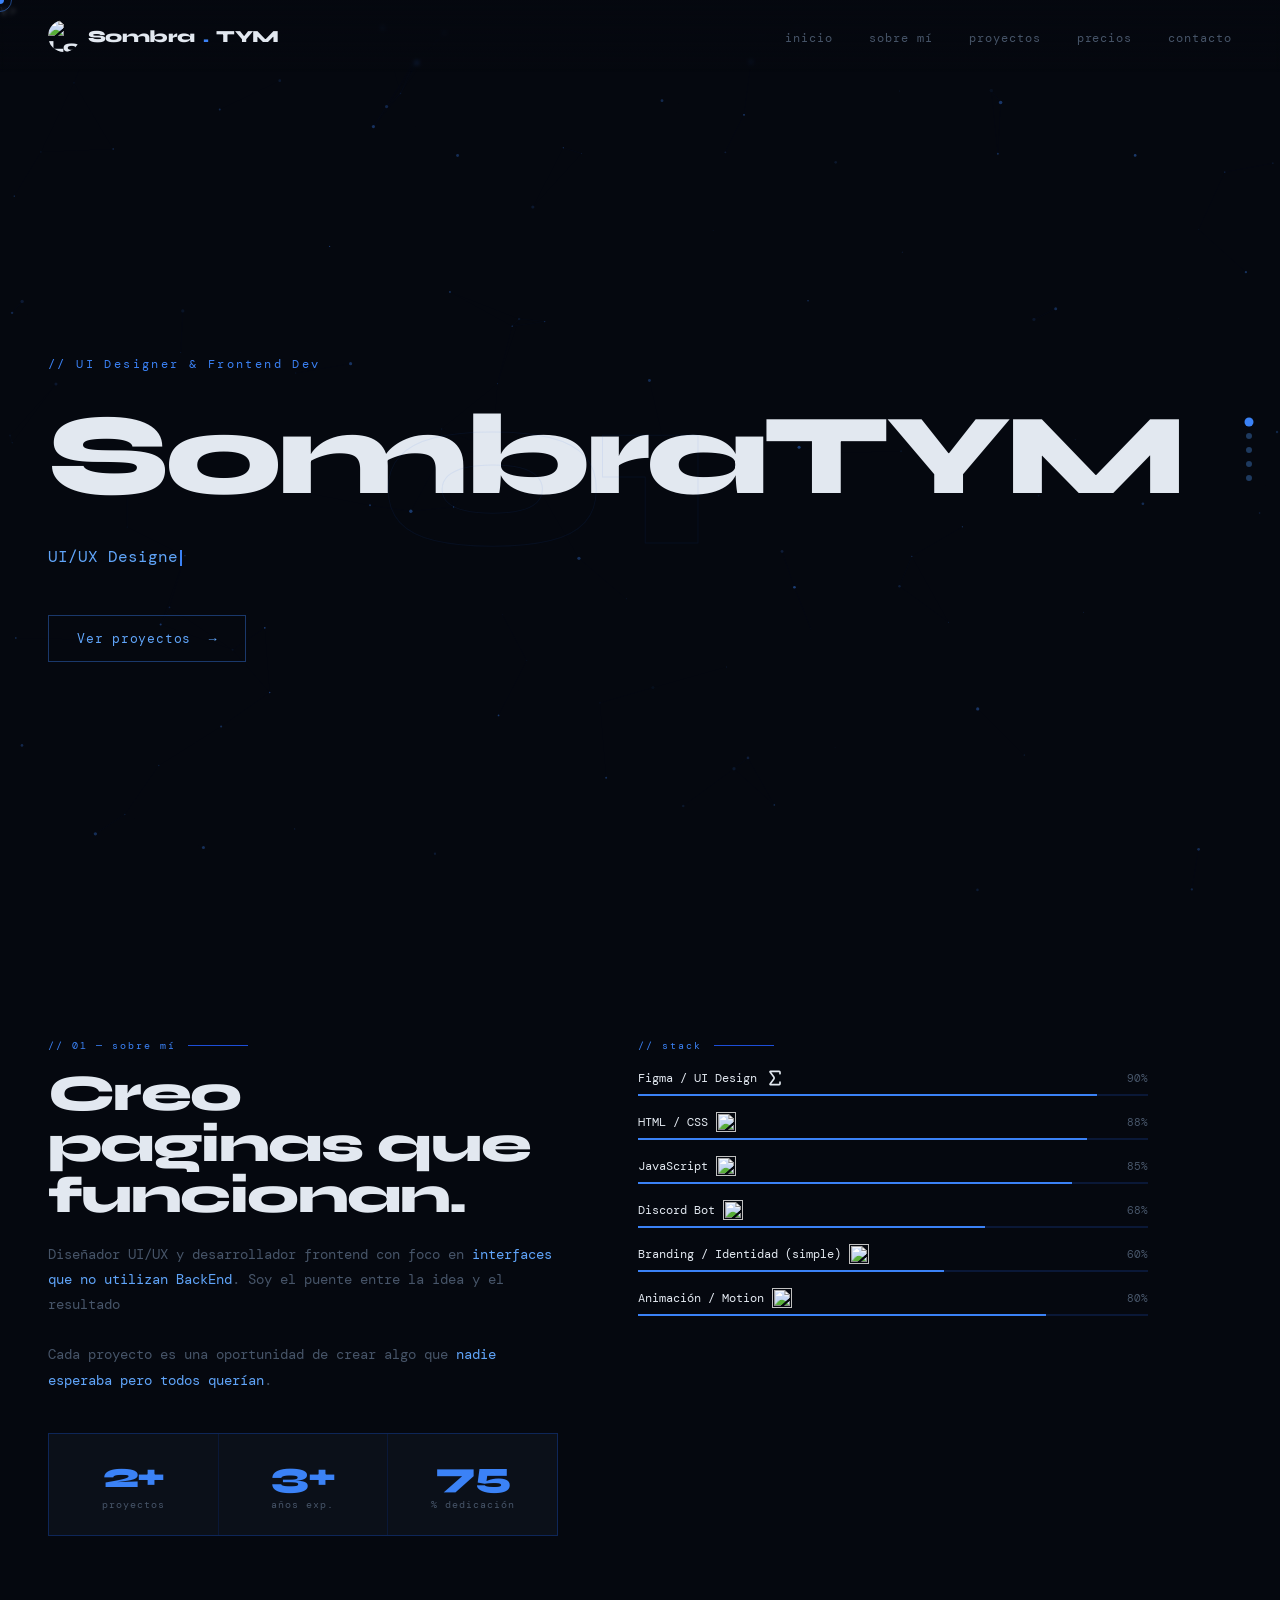
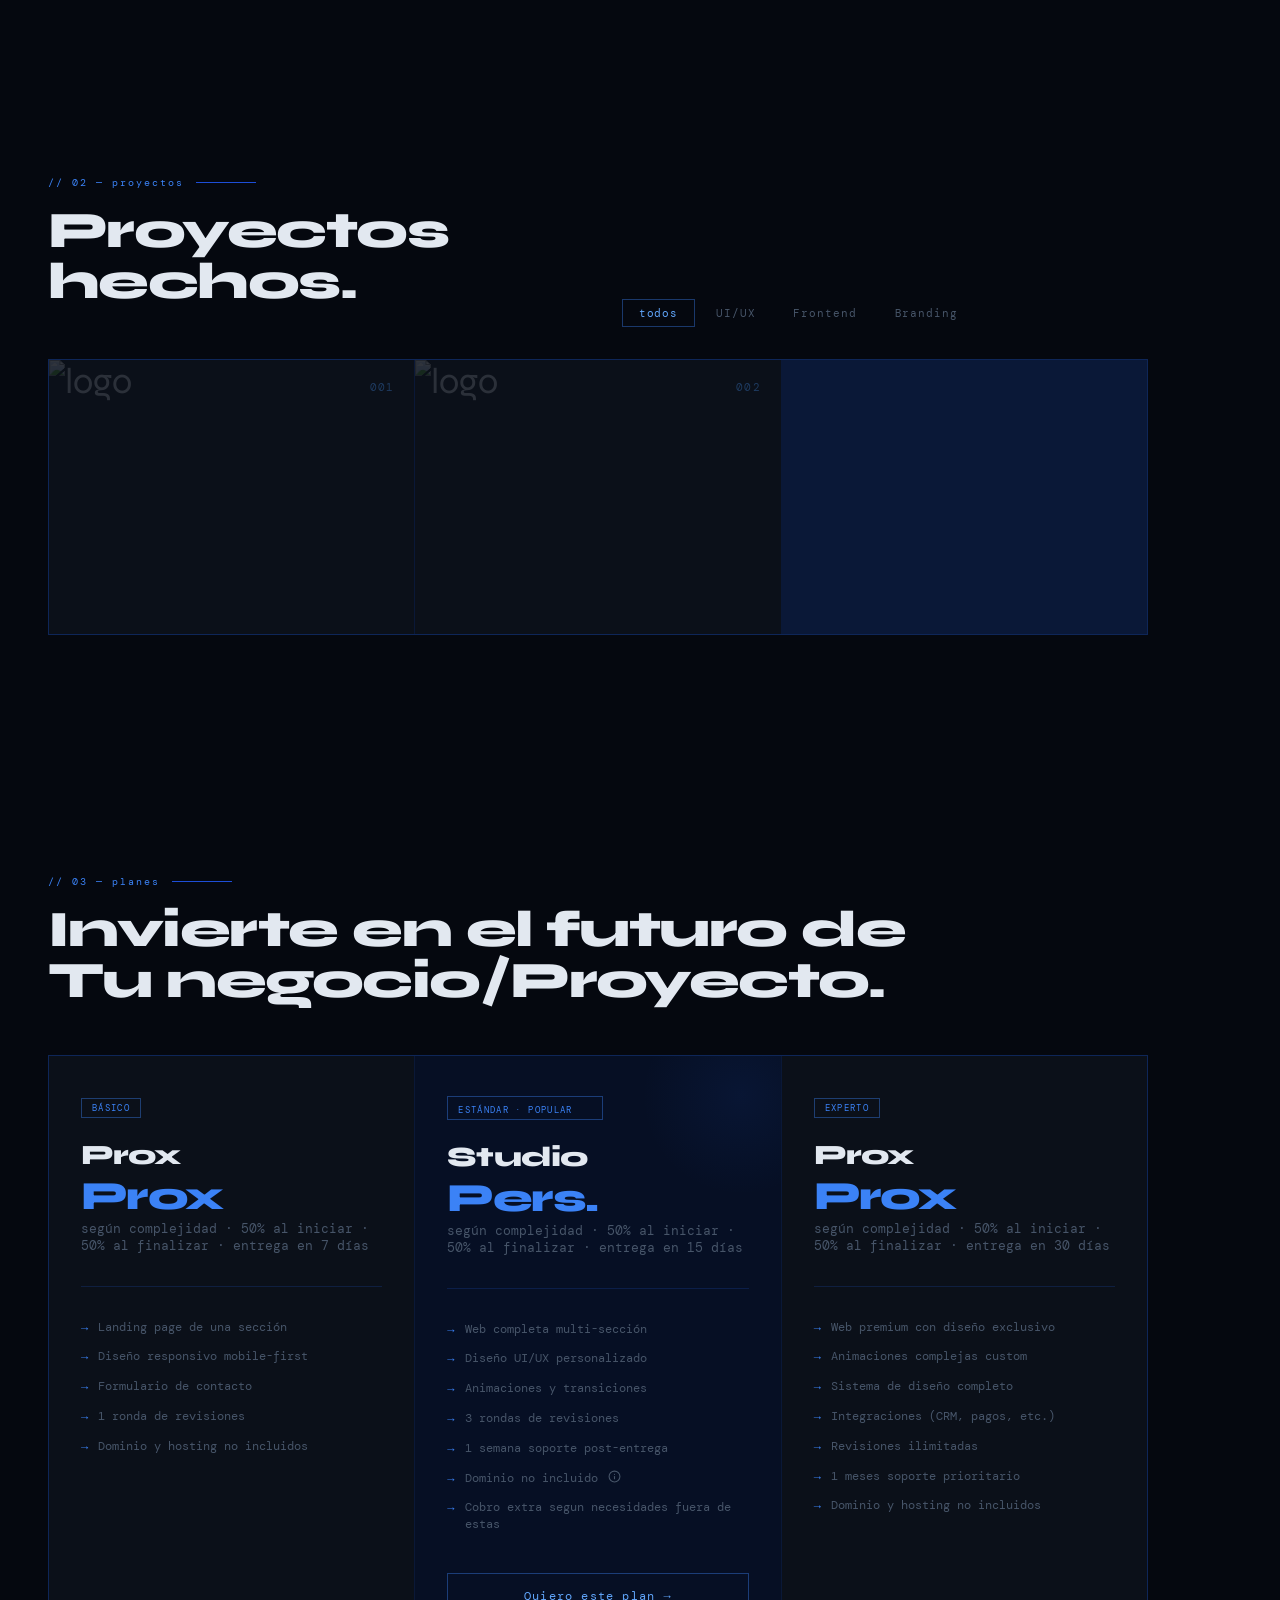
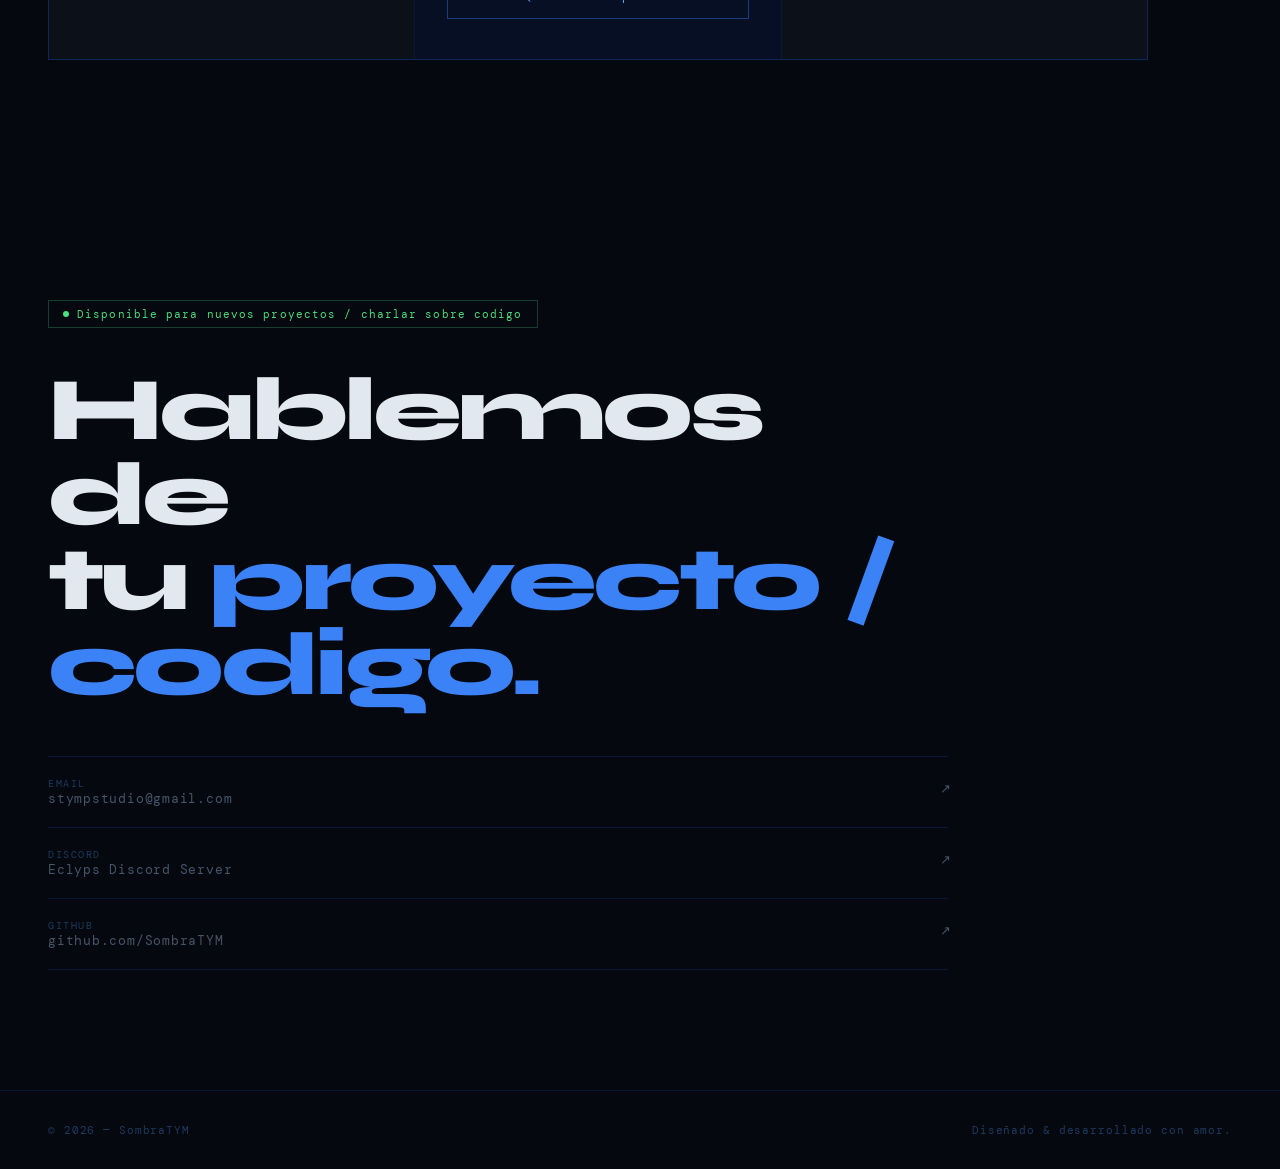
==== index.html @ 81de7030 "Add scripts" ====
<!DOCTYPE html>
<html lang="es">
<head>
<meta charset="UTF-8">
<meta name="viewport" content="width=device-width, initial-scale=1.0">
<title>SombraTYM||Portafolio</title>
<link rel="icon" href="https://cdn.xerion.cloud/files/xrn-sombra/Logos/LogoSombra.png">
<link rel="preconnect" href="https://fonts.googleapis.com">
<link href="https://fonts.googleapis.com/css2?family=Syne:wght@400;500;600;700;800&family=DM+Mono:ital,wght@0,300;0,400;1,300&display=swap" rel="stylesheet">
<link rel="stylesheet" href="style.css">
</head>
<body>

<canvas id="particle-canvas"></canvas>
<div id="cursor"></div>
<div id="cursor-trail"></div>

<nav>
    <a href="#hero" class="nav-logo" id="logo">
        <img src="https://cdn.xerion.cloud/files/xrn-sombra/Logos/LogoSombra.png" alt="Logo">
        Sombra<span>.</span>TYM
    </a>

    <ul class="nav-links">
        <li><a href="#hero">inicio</a></li>
        <li><a href="#about">sobre mí</a></li>
        <li><a href="#projects">proyectos</a></li>
        <li><a href="#pricing">precios</a></li>
        <li><a href="#contact">contacto</a></li>
    </ul>
</nav>v>

<div id="dots-nav">
    <div class="dot active" data-section="hero"></div>
    <div class="dot" data-section="about"></div>
    <div class="dot" data-section="projects"></div>
    <div class="dot" data-section="pricing"></div>
    <div class="dot" data-section="contact"></div>
</div>

<img src="https://cdn.xerion.cloud/files/xrn-sombra/Logos/LogoSombra.png" alt="LogoCenter" class="center-image" id="CenterLogo">
<div id="overlay"></div>

<section id="hero">
    <div class="hero-inner">
        <div class="hero-eyebrow">// UI Designer & Frontend Dev</div>
        <h1 class="hero-name">
        <span class="line">SombraTYM</span>
        </h1>
            <p class="hero-role">
                <span class="typed-text"></span><span class="cursor-blink"></span>
            </p>
        <a href="#projects" class="hero-cta">
            Ver proyectos &nbsp;→
        </a>
    <div class="hero-big-num">01</div>
</section>

<section id="about">
    <div class="about-inner">
        <div class="about-left">
        <div class="section-tag reveal">// 01 — sobre mí</div>
        <h2 class="section-heading reveal reveal-delay-1">Creo paginas <span>que funcionan.</span></h2>
        <p class="about-bio reveal reveal-delay-2">
            Diseñador UI/UX y desarrollador frontend con foco en
            <strong>interfaces que no utilizan BackEnd</strong>.
            Soy el puente entre la idea y el resultado<br><br>
            Cada proyecto es una oportunidad de crear algo que
            <strong>nadie esperaba pero todos querían</strong>.
        </p>
        <div class="stats-row reveal reveal-delay-3">
            <div class="stat-box">
                <div class="stat-num" data-count="2">0</div>
                <div class="stat-label">proyectos</div>
            </div>
            <div class="stat-box">
                <div class="stat-num" data-count="4">0</div>
                <div class="stat-label">años exp.</div>
            </div>
            <div class="stat-box">
                <div class="stat-num" data-count="100">0</div>
                <div class="stat-label">% dedicación</div>
            </div>
        </div>
    </div>
        <div class="about-right">
            <div class="section-tag reveal">// stack</div>
            <div class="skills-list">
                <div class="skill-item reveal reveal-delay-1">
                    <div class="skill-header">

                        <span class="skill-name">Figma / UI Design</span>
                        <svg xmlns="http://www.w3.org/2000/svg" width="24" height="24" viewBox="0 0 24 24" fill="none" stroke="currentColor" stroke-width="2" stroke-linecap="round" stroke-linejoin="round" class="imgSkills"><path d="M18 7V5a1 1 0 0 0-1-1H6.5a.5.5 0 0 0-.4.8l4.5 6a2 2 0 0 1 0 2.4l-4.5 6a.5.5 0 0 0 .4.8H17a1 1 0 0 0 1-1v-2"/></svg>
                        <span class="skill-pct">90%</span>
                    </div>
                <div class="skill-track"><div class="skill-fill" data-width="90"></div></div>
            </div>
            <div class="skill-item reveal reveal-delay-2">
                <div class="skill-header">
                    <span class="skill-name">HTML / CSS</span>
                    <img src="https://cdn.xerion.cloud/files/xrn-sombra/Logos/htmlIcon.png" alt="" class= "imgSkills">
                    <span class="skill-pct">88%</span>
                </div>
                <div class="skill-track"><div class="skill-fill" data-width="88"></div></div>
            </div>
            <div class="skill-item reveal reveal-delay-2">
                <div class="skill-header">
                    <span class="skill-name">JavaScript</span>
                    <img src="https://cdn.xerion.cloud/files/xrn-sombra/Logos/javaScript.png" alt="" class="imgSkills">
                    <span class="skill-pct">85%</span>             
                </div>
                <div class="skill-track"><div class="skill-fill" data-width="85"></div></div>
            </div>
            <div class="skill-item reveal reveal-delay-3">
                    <div class="skill-header">
                        <span class="skill-name">Discord Bot</span>
                        <img src="https://cdn.xerion.cloud/files/xrn-sombra/Logos/DiscordIcon.png" alt="" class="imgSkills">
                        <span class="skill-pct">68%</span>
                    </div>
                    <div class="skill-track"><div class="skill-fill" data-width="68"></div></div>
            </div>
            <div class="skill-item reveal reveal-delay-3">
                <div class="skill-header">
                    <span class="skill-name">Branding / Identidad (simple)</span>
                    <img src="https://cdn.xerion.cloud/files/xrn-sombra/Logos/brandinglogo.png" alt="" class="imgSkills">
                    <span class="skill-pct">60%</span>
                </div>
                <div class="skill-track"><div class="skill-fill" data-width="60"></div></div>
            </div>
            <div class="skill-item reveal reveal-delay-4">
                <div class="skill-header">
                    <span class="skill-name">Animación / Motion</span>
                    <img src="https://cdn.xerion.cloud/files/xrn-sombra/Logos/AnimationsIcon.png" alt="" class="imgSkills"> 
                    <span class="skill-pct">80%</span>
                </div>
                    <div class="skill-track"><div class="skill-fill" data-width="80"></div></div>
                </div>
            </div>
        </div>
    </div>
</section>

<section id="projects">
    <div class="projects-inner">
        <div class="projects-header">
            <div>
                <div class="section-tag reveal">// 02 — proyectos</div>
                <h2 class="section-heading reveal reveal-delay-1">Proyectos<br>hechos.</h2>
            </div>
        <div class="filter-tabs reveal reveal-delay-2">
            <button class="filter-btn active" data-filter="all">todos</button>
            <button class="filter-btn" data-filter="ui">UI/UX</button>
            <button class="filter-btn" data-filter="frontend">Frontend</button>
            <button class="filter-btn" data-filter="brand">Branding</button>
        </div>
    </div>
    <div class="projects-grid">
        <div class="project-card reveal" data-cat="frontend">
            <div class="project-placeholder">
                <img src="https://cdn.xerion.cloud/files/xrn-sombra/Logos/ChatBotEclyps.png" alt="logo">
            </div>
            <span class="project-num">001</span>
            <div class="project-overlay">
                <div class="project-cat">Frontend</div>
                <div class="project-title">Eclyps - ChatBot</div>
                <div class="project-desc">Pagina que facilita usar tus tokens de HuggynFace con una interfaz clara y minimalista.</div>
                <div class="project-tags">
                <span class="project-tag">En desarrollo</span>
                <span class="project-tag">Prototipo</span>
                <span class="project-tag">ChatBot</span>
            </div>
            <a href="https://eclyps-ia-shortener.netlify.app/" class="project-link">Ver proyecto →</a>
        </div>
        </div>
            <div class="project-card reveal reveal-delay-1" data-cat="frontend">
                <div class="project-placeholder">
                    <img src="https://cdn.xerion.cloud/files/xrn-sombra/Logos/Eclyps_Math.png" alt="logo">
                </div>
                <span class="project-num">002</span>
                <div class="project-overlay">
                    <div class="project-cat">Frontend</div>
                    <div class="project-title">Eclyps - Math Resolve</div>
                    <div class="project-desc">Pagina que con una api de Groq, siendo totalmente gratis, permite resolver y analizar problemas matematicos dando una explicación detallada</div>
                    <div class="project-tags">
                        <span class="project-tag">HTML/CSS</span>
                        <span class="project-tag">Api Groq</span>
                        <span class="project-tag">JS</span>
                    </div>
                <a href="https://eclyps-maths-resolve.netlify.app/" class="project-link">Ver proyecto →</a>
            </div>
            </div>
        </div>
    </div>
</section>

<section id="pricing">
    <div class="pricing-inner">
        <div class="section-tag reveal">// 03 — planes</div>
        <h2 class="section-heading reveal reveal-delay-1">Invierte en el futuro de<br>Tu negocio/Proyecto.</h2>
        <div class="plans-grid">
        <div class="plan reveal reveal-delay-1">
            <div class="plan-badge">BÁSICO</div>
            <div class="plan-name">Prox</div>
            <div class="plan-price-line">
                <strong>Prox</strong>
                según complejidad · 50% al iniciar · 50% al finalizar · entrega en 7 días
            </div>
            <ul class="plan-features">
                <li>Landing page de una sección</li>
                <li>Diseño responsivo mobile-first</li>
                <li>Formulario de contacto</li>
                <li>1 ronda de revisiones</li>
                <li>Dominio y hosting no incluidos</li>
            </ul>
        </div>
        <div class="plan featured reveal reveal-delay-2">
            <div class="plan-glow"></div>
            <div class="plan-badge">ESTÁNDAR · POPULAR <img src="https://cdn.xerion.cloud/files/xrn-sombra/Logos/PopularIcon.png" alt="" class="popularImg"></div>
            <div class="plan-name">Studio</div>
            <div class="plan-price-line">
                <strong>Pers.</strong>
                según complejidad · 50% al iniciar · 50% al finalizar · entrega en 15 días
            </div>
                <ul class="plan-features">
                    <li>Web completa multi-sección</li>
                    <li>Diseño UI/UX personalizado</li>
                    <li>Animaciones y transiciones</li>
                    <li>3 rondas de revisiones</li>
                    <li>1 semana soporte post-entrega</li>
                    <li>Dominio no incluido
                        <svg xmlns="http://www.w3.org/2000/svg" width="24" height="24" viewBox="0 0 24 24" fill="none" stroke="currentColor" stroke-width="2" stroke-linecap="round" stroke-linejoin="round" class="popularImg" id="InfoDominio"><circle cx="12" cy="12" r="10"/><path d="M12 16v-4"/><path d="M12 8h.01"/></svg>
                    </li>
                    <li>Cobro extra segun necesidades fuera de estas</li>
                </ul>
                <button class="plan-btn" data-plan="Standar - Personalizado" onclick="contactPlan(this)">
                    <span>Quiero este plan →</span>
                </button>
            </div>
            <div class="plan reveal reveal-delay-3">
                <div class="plan-badge">EXPERTO</div>
                <div class="plan-name">Prox</div>
                <div class="plan-price-line">
                <strong>Prox</strong>
                según complejidad · 50% al iniciar · 50% al finalizar · entrega en 30 días
                </div>
                <ul class="plan-features">
                    <li>Web premium con diseño exclusivo</li>
                    <li>Animaciones complejas custom</li>
                    <li>Sistema de diseño completo</li>
                    <li>Integraciones (CRM, pagos, etc.)</li>
                    <li>Revisiones ilimitadas</li>
                    <li>1 meses soporte prioritario</li>
                    <li>Dominio y hosting no incluidos</li>
                </ul>
            </div>
        </div>
    </div>
</section>

<section id="contact">
    <div class="contact-inner">
        <div class="avail-badge reveal">
            <div class="avail-dot"></div>
            Disponible para nuevos proyectos / charlar sobre codigo
        </div>
    <h2 class="contact-big reveal reveal-delay-1">
        Hablemos de<br>tu <span>proyecto / codigo.</span>
    </h2>
    <div class="contact-links">
        <a href="mailto:stympstudio@gmail.com" class="contact-link-item reveal reveal-delay-1">
            <div>
                <div class="contact-link-label">EMAIL</div>
                stympstudio@gmail.com
            </div>
            <span class="contact-arrow">↗</span>
        </a>
            <a href="https://discord.gg/EKjNkMx3ZJ" target="_blank" class="contact-link-item reveal reveal-delay-2">
                <div>
                    <div class="contact-link-label">DISCORD</div>
                    Eclyps Discord Server
                </div>
            <span class="contact-arrow">↗</span>
        </a>
            <a href="https://github.com/SombraPStudio" target="_blank" class="contact-link-item reveal reveal-delay-3">
                <div>
                    <div class="contact-link-label">GITHUB</div>
                    github.com/SombraTYM
                </div>
                <span class="contact-arrow">↗</span>
            </a>
        </div>
    </div>
</section>

<section id="InfoPopUp" class="popup">
    <div class="info-content">
        <h3>Dominio y Hosting</h3>

        <p> El dominio es el nombre de tu sitio web (ej. www.tusitio.com) y el hosting es el servicio que almacena tu sitio en internet para que otros puedan acceder a él. </p> 
        <p> Estos servicios no están incluidos en los planes para darte la libertad de elegir el proveedor que mejor se adapte a tus necesidades y presupuesto. </p> 
        <p> Si no deseas pagar por un dominio o hosting, se te proporcionará una opción gratuita, incluyendo un proveedor y un dominio gratis para que tu sitio pueda estar en línea sin costo inicial. </p>

        <button id="closeInfo">Cerrar</button>
    </div>
</section>

<footer>
    <span>© 2026 — SombraTYM</span>
    <span>Diseñado & desarrollado con amor.</span>
</footer>

<script src="script.js"></script>
</body>
</html>
---- style.css ----
:root {
  --bg: #05080f;
  --bg2: #090d18;
  --bg3: #0d1220;
  --card: #0b1019;
  --blue: #2563eb;
  --blue-bright: #3b82f6;
  --blue-glow: #60a5fa;
  --blue-dim: #1d4ed8;
  --text: #e2e8f0;
  --text-muted: #475569;
  --text-dim: #1e3a5f;
  --border: rgba(37,99,235,0.18);
  --border-bright: rgba(59,130,246,0.4);
  --font-display: 'Syne', sans-serif;
  --font-mono: 'DM Mono', monospace;

  --padding-base: 20px;
  --padding-section: 40px 20px;
  --gap-nav: 20px;
  --gap-links: 24px;
}

*, *::before, *::after { box-sizing: border-box; margin: 0; padding: 0; }

html { scroll-behavior: smooth; }

body {
  background: var(--bg);
  color: var(--text);
  font-family: var(--font-display);
  overflow-x: hidden;
  cursor: none;
}

#cursor {
  position: fixed;
  width: 8px;
  height: 8px;
  background: var(--blue-bright);
  border-radius: 50%;
  pointer-events: none;
  z-index: 9999;
  transform: translate(-50%,-50%);
  transition: width 0.2s, height 0.2s, opacity 0.2s;
}

#cursor-trail {
  position: fixed;
  width: 24px;
  height: 24px;
  border: 1px solid rgba(59,130,246,0.5);
  border-radius: 50%;
  pointer-events: none;
  z-index: 9998;
  transform: translate(-50%,-50%);
  transition: left 0.12s ease, top 0.12s ease, width 0.2s, height 0.2s;
}

body:has(a:hover) #cursor, 
body:has(button:hover) #cursor { 
  width: 14px; 
  height: 14px; 
}

nav {
  position: fixed;
  top: 0;
  left: 0;
  right: 0;
  z-index: 100;
  display: flex;
  align-items: center;
  justify-content: space-between;
  padding: 16px var(--padding-base);
  background: linear-gradient(to bottom, rgba(5,8,15,0.95) 0%, transparent 100%);
  backdrop-filter: blur(2px);
}

.nav-logo {
  font-size: 14px;
  font-weight: 800;
  letter-spacing: -0.03em;
  color: var(--text);
  text-decoration: none;
  display: flex;
  align-items: center;
  gap: 8px;
}

.nav-logo span { 
  color: var(--blue-bright); 
}

.nav-logo img {
  width: 24px;
  height: 24px;
  border-radius: 50%;
  object-fit: cover;
}

.nav-links {
  display: none;
  gap: var(--gap-links);
  list-style: none;
}

.nav-links a {
  font-family: var(--font-mono);
  font-size: 12px;
  color: var(--text-muted);
  text-decoration: none;
  letter-spacing: 0.08em;
  transition: color 0.2s;
  position: relative;
}

.nav-links a::after {
  content: '';
  position: absolute;
  bottom: -3px;
  left: 0;
  right: 0;
  height: 1px;
  background: var(--blue-bright);
  transform: scaleX(0);
  transform-origin: left;
  transition: transform 0.3s;
}

.nav-links a:hover { 
  color: var(--blue-glow); 
}

.nav-links a:hover::after { 
  transform: scaleX(1); 
}

#dots-nav {
  position: fixed;
  right: 16px;
  top: 50%;
  transform: translateY(-50%);
  z-index: 100;
  display: none;
  flex-direction: column;
  gap: 8px;
}

.dot {
  width: 4px;
  height: 4px;
  border-radius: 50%;
  background: var(--text-dim);
  transition: background 0.3s, transform 0.3s;
  cursor: pointer;
}

.dot.active {
  background: var(--blue-bright);
  transform: scale(1.5);
}

section {
  min-height: 100vh;
  display: flex;
  flex-direction: column;
  justify-content: center;
  position: relative;
  overflow: hidden;
}

#particle-canvas {
  position: fixed;
  top: 0;
  left: 0;
  width: 100%;
  height: 100%;
  pointer-events: none;
  z-index: 0;
}

#hero {
  padding: 60px 20px 40px 20px;
  align-items: flex-start;
  justify-content: center;
  min-height: 100vh;
}

.hero-inner {
  position: relative;
  z-index: 2;
  padding-top: 40px;
  width: 100%;
}

.hero-eyebrow {
  font-family: var(--font-mono);
  font-size: 10px;
  color: var(--blue-bright);
  letter-spacing: 0.2em;
  margin-bottom: 16px;
  opacity: 0;
  animation: fadeUp 0.6s 0.3s forwards;
}

.hero-name {
  font-size: clamp(32px, 8vw, 120px);
  font-weight: 800;
  line-height: 1.05;
  letter-spacing: -0.04em;
  color: var(--text);
  overflow: visible;
  margin-bottom: 16px;
  padding-bottom: 0.08em;
}

.hero-name .line {
  display: block;
  opacity: 0;
  transform: translateY(60px);
  animation: slideUp 0.7s cubic-bezier(0.16,1,0.3,1) forwards;
}

.hero-name .line:nth-child(1) { 
  animation-delay: 0.5s; 
}

.hero-name .line:nth-child(2) { 
  animation-delay: 0.65s; 
  color: var(--blue-bright); 
}

.hero-role {
  font-family: var(--font-mono);
  font-size: 12px;
  color: var(--text-muted);
  margin-bottom: 32px;
  opacity: 0;
  animation: fadeUp 0.6s 1s forwards;
  overflow-x: auto;
}

.hero-role .typed-text { 
  color: var(--blue-glow); 
}

.hero-role .cursor-blink {
  display: inline-block;
  width: 2px;
  height: 12px;
  background: var(--blue-bright);
  margin-left: 2px;
  vertical-align: middle;
  animation: blink 1s step-end infinite;
}

.hero-cta {
  display: inline-flex;
  align-items: center;
  gap: 12px;
  padding: 12px 24px;
  border: 1px solid var(--border-bright);
  color: var(--blue-glow);
  font-family: var(--font-mono);
  font-size: 11px;
  letter-spacing: 0.06em;
  text-decoration: none;
  position: relative;
  overflow: hidden;
  opacity: 0;
  animation: fadeUp 0.6s 1.2s forwards;
  transition: color 0.3s;
  cursor: pointer;
}

.hero-cta::before {
  content: '';
  position: absolute;
  inset: 0;
  background: var(--blue);
  transform: scaleX(0);
  transform-origin: left;
  transition: transform 0.4s cubic-bezier(0.16,1,0.3,1);
  z-index: -1;
}

.hero-cta:hover { 
  color: #fff; 
}

.hero-cta:hover::before { 
  transform: scaleX(1); 
}

.hero-scroll {
  position: absolute;
  bottom: 30px;
  left: 20px;
  display: flex;
  align-items: center;
  gap: 8px;
  font-family: var(--font-mono);
  font-size: 9px;
  color: var(--text-muted);
  letter-spacing: 0.1em;
  opacity: 0;
  animation: fadeUp 0.6s 1.5s forwards;
}

.hero-scroll-line {
  width: 30px;
  height: 1px;
  background: var(--text-muted);
  position: relative;
  overflow: hidden;
}

.hero-scroll-line::after {
  content: '';
  position: absolute;
  top: 0;
  left: -100%;
  width: 100%;
  height: 100%;
  background: var(--blue-bright);
  animation: scanLine 2s 2s ease-in-out infinite;
}

.hero-big-num {
  position: absolute;
  right: 20px;
  bottom: 60px;
  font-size: clamp(80px, 25vw, 220px);
  font-weight: 800;
  color: transparent;
  -webkit-text-stroke: 1px rgba(37,99,235,0.08);
  letter-spacing: -0.06em;
  line-height: 1;
  pointer-events: none;
  user-select: none;
  z-index: 1;
  opacity: 0;
  animation: fadeIn 1s 1.8s forwards;
}

#about {
  padding: 60px 20px;
  min-height: auto;
}

.about-inner {
  position: relative;
  z-index: 2;
  display: flex;
  flex-direction: column;
  gap: 40px;
  align-items: stretch;
  width: 100%;
}

.about-left {}

.section-tag {
  font-family: var(--font-mono);
  font-size: 10px;
  color: var(--blue-bright);
  letter-spacing: 0.2em;
  margin-bottom: 16px;
  display: flex;
  align-items: center;
  gap: 12px;
}

.section-tag::after {
  content: '';
  flex: 1;
  max-width: 40px;
  height: 1px;
  background: var(--blue-dim);
}

.section-heading {
  font-size: clamp(28px, 6vw, 56px);
  font-weight: 800;
  line-height: 1.0;
  letter-spacing: -0.03em;
  margin-bottom: 20px;
  color: var(--text);
}

.about-bio {
  font-family: var(--font-mono);
  font-size: 13px;
  line-height: 1.6;
  color: var(--text-muted);
  margin-bottom: 32px;
}

.about-bio strong { 
  color: var(--blue-glow); 
  font-weight: 400; 
}

.stats-row {
  display: grid;
  grid-template-columns: repeat(2, 1fr);
  gap: 1px;
  border: 1px solid var(--border);
  background: var(--border);
  overflow: hidden;
  width: 100%;
}

.stat-box {
  background: var(--card);
  padding: 20px 16px;
  text-align: center;
}

.stat-num {
  font-size: 24px;
  font-weight: 800;
  color: var(--blue-bright);
  letter-spacing: -0.04em;
  line-height: 1;
  margin-bottom: 4px;
}

.stat-label {
  font-family: var(--font-mono);
  font-size: 10px;
  color: var(--text-muted);
  letter-spacing: 0.1em;
}

.about-right {}

.skills-list { 
  display: flex; 
  flex-direction: column; 
  gap: 12px; 
  width: 100%;
}

.skill-item {}

.skill-header {
  display: flex;
  align-items: center;
  gap: 8px;
  margin-bottom: 6px;
}

.popularImg {
  width: 12px;
  height: 12px;
}

.skill-name {
  font-family: var(--font-mono);
  font-size: 12px;
  color: var(--text);
}

.skill-pct {
  margin-left: auto;
  font-family: var(--font-mono);
  font-size: 11px;
  color: var(--text-muted);
}

.skill-track {
  height: 2px;
  background: var(--border);
  position: relative;
  overflow: hidden;
}

.skill-fill {
  position: absolute;
  top: 0;
  left: 0;
  height: 100%;
  background: var(--blue-bright);
  width: 0;
  transition: width 1.2s cubic-bezier(0.16,1,0.3,1);
}

.skill-fill.animated {}

#projects {
  padding: 60px 20px;
  min-height: auto;
}

.projects-inner {
  position: relative;
  z-index: 2;
  width: 100%;
}

.projects-header {
  display: flex;
  align-items: flex-end;
  justify-content: space-between;
  margin-bottom: 32px;
  flex-direction: column;
  gap: 24px;
}

.filter-tabs {
  display: flex;
  align-items: center;
  justify-content: flex-start;
  gap: 4px;
  flex-wrap: wrap;
  width: 100%;
}

.filter-btn {
  font-family: var(--font-mono);
  font-size: 10px;
  letter-spacing: 0.08em;
  padding: 6px 12px;
  border: 1px solid transparent;
  background: transparent;
  color: var(--text-muted);
  cursor: pointer;
  transition: all 0.2s;
}

.filter-btn.active, 
.filter-btn:hover {
  border-color: var(--border-bright);
  color: var(--blue-glow);
}

.projects-grid {
  display: grid;
  grid-template-columns: 1fr;
  gap: 1px;
  background: var(--border);
  border: 1px solid var(--border);
  width: 100%;
}

.project-card {
  background: var(--card);
  position: relative;
  overflow: hidden;
  aspect-ratio: 4/3;
  cursor: pointer;
  transition: opacity 0.4s, transform 0.4s;
  min-height: 200px;
}

.project-card.hidden {
  display: none;
}

.project-img {
  width: 100%;
  height: 100%;
  object-fit: cover;
  transition: transform 0.6s cubic-bezier(0.16,1,0.3,1), filter 0.4s;
  filter: saturate(0.3) brightness(0.6);
}

.project-card:hover .project-img {
  transform: scale(1.06);
  filter: saturate(0.7) brightness(0.4);
}

.project-overlay {
  position: absolute;
  inset: 0;
  background: rgba(5,8,15,0.85);
  display: flex;
  flex-direction: column;
  justify-content: flex-end;
  padding: 20px;
  opacity: 0;
  transform: translateY(8px);
  transition: opacity 0.3s, transform 0.3s;
}

.project-card:hover .project-overlay {
  opacity: 1;
  transform: translateY(0);
}

.project-cat {
  font-family: var(--font-mono);
  font-size: 9px;
  color: var(--blue-bright);
  letter-spacing: 0.15em;
  margin-bottom: 4px;
}

.project-title {
  font-size: 16px;
  font-weight: 700;
  color: var(--text);
  letter-spacing: -0.02em;
  margin-bottom: 6px;
}

.project-desc {
  font-family: var(--font-mono);
  font-size: 11px;
  color: var(--text-muted);
  line-height: 1.5;
  margin-bottom: 12px;
}

.project-tags {
  display: flex;
  gap: 4px;
  flex-wrap: wrap;
  margin-bottom: 12px;
}

.project-tag {
  font-family: var(--font-mono);
  font-size: 9px;
  padding: 2px 6px;
  border: 1px solid var(--border-bright);
  color: var(--blue-glow);
  letter-spacing: 0.06em;
}

.project-link {
  display: inline-flex;
  align-items: center;
  gap: 6px;
  font-family: var(--font-mono);
  font-size: 10px;
  color: var(--blue-bright);
  text-decoration: none;
  letter-spacing: 0.08em;
  transition: gap 0.2s;
}

.project-link:hover { 
  gap: 10px; 
}

.project-num {
  position: absolute;
  top: 16px;
  right: 16px;
  font-family: var(--font-mono);
  font-size: 10px;
  color: var(--text-dim);
  letter-spacing: 0.1em;
}

.project-placeholder {
  width: 100%;
  height: 100%;
  display: flex;
  align-items: center;
  justify-content: center;
  font-size: 36px;
  opacity: 0.15;
}

.bg-p1 { background: #0a1628; }
.bg-p2 { background: #080f1e; }
.bg-p3 { background: #0c1322; }
.bg-p4 { background: #060c18; }
.bg-p5 { background: #0b1220; }
.bg-p6 { background: #09101e; }

.bg-p1 {
  background-image: url("https://cdn.xerion.cloud/files/xrn-sombra/Logos/ChatBotEclyps.png");
  background-size: cover;
  background-position: center;
  background-repeat: no-repeat;
}

.project-placeholder img {
  width: 100%;
  height: 100%;
  object-fit: cover;
}

#pricing {
  padding: 60px 20px;
  min-height: auto;
}

.pricing-inner {
  position: relative;
  z-index: 2;
  width: 100%;
}

.plans-grid {
  display: grid;
  grid-template-columns: 1fr;
  gap: 1px;
  background: var(--border);
  border: 1px solid var(--border);
  margin-top: 32px;
  width: 100%;
}

.plan {
  background: var(--card);
  padding: 32px 24px;
  position: relative;
  overflow: hidden;
  transition: background 0.3s;
}

.plan:hover { 
  background: var(--bg3); 
}

.plan.featured {
  background: #060f24;
}

.plan-badge {
  font-family: var(--font-mono);
  font-size: 9px;
  letter-spacing: 0.15em;
  color: var(--blue-bright);
  border: 1px solid var(--border-bright);
  padding: 3px 10px;
  display: inline-block;
  margin-bottom: 20px;
}

.plan-name {
  font-size: 24px;
  font-weight: 800;
  color: var(--text);
  letter-spacing: -0.03em;
  margin-bottom: 4px;
}

.plan-price-line {
  font-family: var(--font-mono);
  font-size: 12px;
  color: var(--text-muted);
  margin-bottom: 24px;
  padding-bottom: 24px;
  border-bottom: 1px solid var(--border);
}

.plan-price-line strong {
  font-size: 32px;
  font-weight: 800;
  color: var(--blue-bright);
  font-family: var(--font-display);
  letter-spacing: -0.04em;
  display: block;
  line-height: 1;
  margin-bottom: 4px;
}

.plan-features {
  list-style: none;
  display: flex;
  flex-direction: column;
  gap: 10px;
  margin-bottom: 32px;
}

.plan-features li {
  font-family: var(--font-mono);
  font-size: 11px;
  color: var(--text-muted);
  display: flex;
  align-items: flex-start;
  gap: 8px;
  line-height: 1.4;
}

.plan-features li::before {
  content: '→';
  color: var(--blue-bright);
  flex-shrink: 0;
  margin-top: 1px;
}

.plan-btn {
  width: 100%;
  padding: 12px;
  border: 1px solid var(--border-bright);
  background: transparent;
  color: var(--blue-glow);
  font-family: var(--font-mono);
  font-size: 11px;
  letter-spacing: 0.1em;
  cursor: pointer;
  position: relative;
  overflow: hidden;
  transition: color 0.3s;
}

.plan-btn::before {
  content: '';
  position: absolute;
  inset: 0;
  background: var(--blue);
  transform: scaleX(0);
  transform-origin: left;
  transition: transform 0.4s cubic-bezier(0.16,1,0.3,1);
  z-index: 0;
}

.plan-btn:hover { 
  color: #fff; 
}

.plan-btn:hover::before { 
  transform: scaleX(1); 
}

.plan-btn span { 
  position: relative; 
  z-index: 1; 
}

.plan-glow {
  position: absolute;
  top: -60px;
  right: -60px;
  width: 160px;
  height: 160px;
  border-radius: 50%;
  background: radial-gradient(circle, rgba(37,99,235,0.08) 0%, transparent 70%);
  pointer-events: none;
}

#contact {
  padding: 60px 20px;
  min-height: auto;
}

.contact-inner {
  position: relative;
  z-index: 2;
  width: 100%;
}

.contact-big {
  font-size: clamp(28px, 8vw, 96px);
  font-weight: 800;
  line-height: 0.95;
  letter-spacing: -0.04em;
  color: var(--text);
  margin-bottom: 32px;
}

.contact-big span { 
  color: var(--blue-bright); 
}

.contact-links {
  display: flex;
  flex-direction: column;
  gap: 0;
  border-top: 1px solid var(--border);
}

.contact-link-item {
  display: flex;
  align-items: center;
  justify-content: space-between;
  padding: 16px 0;
  border-bottom: 1px solid var(--border);
  text-decoration: none;
  color: var(--text-muted);
  font-family: var(--font-mono);
  font-size: 12px;
  letter-spacing: 0.06em;
  transition: color 0.2s, padding-left 0.3s;
  cursor: pointer;
}

.contact-link-item:hover {
  color: var(--blue-glow);
  padding-left: 12px;
}

.contact-link-label { 
  font-size: 10px; 
  letter-spacing: 0.15em; 
  color: var(--text-dim); 
}

.contact-arrow { 
  transition: transform 0.2s; 
}

.contact-link-item:hover .contact-arrow { 
  transform: translate(3px, -3px); 
}

.avail-badge {
  display: inline-flex;
  align-items: center;
  gap: 8px;
  font-family: var(--font-mono);
  font-size: 10px;
  color: #4ade80;
  border: 1px solid rgba(74,222,128,0.25);
  padding: 5px 12px;
  margin-bottom: 32px;
  letter-spacing: 0.1em;
}

.avail-dot {
  width: 4px;
  height: 4px;
  background: #4ade80;
  border-radius: 50%;
  animation: pulse-green 2s ease-in-out infinite;
}

footer {
  padding: 24px 20px;
  border-top: 1px solid var(--border);
  display: flex;
  flex-direction: column;
  justify-content: center;
  align-items: center;
  gap: 16px;
  font-family: var(--font-mono);
  font-size: 10px;
  color: var(--text-dim);
  letter-spacing: 0.08em;
  position: relative;
  z-index: 2;
  text-align: center;
}

#overlay {
  position: fixed;
  inset: 0;
  background: rgba(0,0,0,0.65);
  opacity: 0;
  pointer-events: none;
  transition: opacity 0.45s cubic-bezier(.22, 1, .36, 1);
  z-index: 2;
}

#CenterLogo {
  position: fixed;
  top: 50%;
  left: 50%;
  transform: translate(-50%, -50%) scale(.8);
  width: 300px;
  height: 300px;
  border-radius: 50%;
  object-fit: cover;
  opacity: 0;
  filter: blur(12px);
  pointer-events: none;
  transition: opacity 0.55s cubic-bezier(.22, 1, .36, 1),
              transform 0.7s cubic-bezier(.22, 1, .36, 1),
              filter 0.7s cubic-bezier(.22, 1, .36, 1);
  z-index: 3;
}

#overlay.show {
  opacity: 1;
  pointer-events: auto;
}

#CenterLogo.show {
  opacity: 1;
  transform: translate(-50%, -50%) scale(1);
  filter: blur(0);
  pointer-events: auto;
}

.imgSkills {
  width: 16px;
  height: 16px;
}

@keyframes fadeUp {
  from { opacity: 0; transform: translateY(20px); }
  to { opacity: 1; transform: translateY(0); }
}

@keyframes slideUp {
  from { opacity: 0; transform: translateY(60px); }
  to { opacity: 1; transform: translateY(0); }
}

@keyframes fadeIn {
  from { opacity: 0; }
  to { opacity: 1; }
}

@keyframes blink {
  0%, 100% { opacity: 1; }
  50% { opacity: 0; }
}

@keyframes scanLine {
  0% { left: -100%; }
  50% { left: 100%; }
  100% { left: 100%; }
}

@keyframes pulse-green {
  0%, 100% { opacity: 1; transform: scale(1); }
  50% { opacity: 0.5; transform: scale(0.7); }
}

.reveal {
  opacity: 0;
  transform: translateY(40px);
  transition: opacity 0.7s cubic-bezier(0.16,1,0.3,1), 
              transform 0.7s cubic-bezier(0.16,1,0.3,1);
}

.reveal.visible {
  opacity: 1;
  transform: translateY(0);
}

.reveal-delay-1 { transition-delay: 0.1s; }
.reveal-delay-2 { transition-delay: 0.2s; }
.reveal-delay-3 { transition-delay: 0.3s; }
.reveal-delay-4 { transition-delay: 0.4s; }
.reveal-delay-5 { transition-delay: 0.5s; }

@media (min-width: 640px) {
  :root {
    --padding-base: 32px;
    --gap-nav: 28px;
    --gap-links: 28px;
  }

  nav {
    padding: 18px var(--padding-base);
  }

  .nav-logo {
    font-size: 15px;
  }

  .nav-links {
    display: flex;
  }

  #dots-nav {
    display: flex;
  }

  #hero {
    padding: 80px 32px 40px 32px;
  }

  .hero-inner {
    padding-top: 60px;
    max-width: 700px;
  }

  .hero-eyebrow {
    margin-bottom: 20px;
    font-size: 11px;
  }

  .hero-name {
    font-size: clamp(40px, 8vw, 120px);
    margin-bottom: 20px;
    line-height: 1.05;
    overflow: visible;
    padding-bottom: 0.08em;
  }

  .hero-role {
    font-size: 14px;
    margin-bottom: 40px;
  }

  .hero-role .cursor-blink {
    height: 14px;
  }

  .hero-cta {
    padding: 13px 26px;
    font-size: 12px;
  }

  .hero-scroll {
    bottom: 40px;
    left: 32px;
    font-size: 10px;
    gap: 10px;
  }

  .hero-scroll-line {
    width: 35px;
  }

  .hero-big-num {
    right: 32px;
    bottom: 80px;
    font-size: clamp(100px, 20vw, 220px);
  }

  #about {
    padding: 100px 32px;
  }

  .about-inner {
    display: grid;
    grid-template-columns: 1fr 1fr;
    gap: 60px;
    max-width: 1100px;
  }

  .section-heading {
    font-size: clamp(32px, 5vw, 56px);
  }

  .about-bio {
    font-size: 14px;
  }

  .stats-row {
    grid-template-columns: repeat(3, 1fr);
  }

  .stat-box {
    padding: 24px 20px;
  }

  .stat-num {
    font-size: 28px;
  }

  .skills-list {
    gap: 14px;
  }

  #projects {
    padding: 100px 32px;
  }

  .projects-inner {
    max-width: 1100px;
  }

  .projects-header {
    flex-direction: row;
    gap: 0;
  }

  .filter-tabs {
    justify-content: center;
  }

  .filter-btn {
    font-size: 11px;
    padding: 6px 16px;
  }

  .projects-grid {
    grid-template-columns: repeat(auto-fill, minmax(280px, 1fr));
  }

  .project-card {
    cursor: pointer;
  }

  .project-title {
    font-size: 18px;
  }

  .project-desc {
    font-size: 12px;
  }

  .project-overlay {
    padding: 24px;
  }

  #pricing {
    padding: 100px 32px;
  }

  .pricing-inner {
    max-width: 1100px;
  }

  .plans-grid {
    grid-template-columns: repeat(2, 1fr);
    margin-top: 48px;
  }

  .plan {
    padding: 36px 28px;
  }

  .plan-name {
    font-size: 26px;
  }

  .plan-price-line {
    font-size: 13px;
    margin-bottom: 28px;
    padding-bottom: 28px;
  }

  .plan-price-line strong {
    font-size: 36px;
  }

  .plan-features li {
    font-size: 12px;
    gap: 9px;
  }

  .plan-btn {
    padding: 13px;
    font-size: 12px;
  }

  #contact {
    padding: 100px 32px;
  }

  .contact-inner {
    max-width: 900px;
  }

  .contact-big {
    font-size: clamp(36px, 8vw, 96px);
    margin-bottom: 40px;
  }

  .contact-link-item {
    padding: 18px 0;
    font-size: 13px;
  }

  .contact-link-item:hover {
    padding-left: 14px;
  }

  .contact-arrow {
    transform: translate(4px, -4px);
  }

  footer {
    padding: 28px 32px;
    flex-direction: row;
    justify-content: space-between;
    align-items: center;
    gap: 0;
    font-size: 11px;
    text-align: left;
  }

  #CenterLogo {
    width: 350px;
    height: 350px;
  }

  .imgSkills {
    width: 18px;
    height: 18px;
  }
}

@media (min-width: 1024px) {
  :root {
    --padding-base: 48px;
    --gap-nav: 36px;
    --gap-links: 36px;
  }

  nav {
    padding: 20px 48px;
  }

  .nav-logo {
    font-size: 17px;
  }

  .nav-logo img {
    width: 32px;
    height: 32px;
  }

  #dots-nav {
    right: 28px;
  }

  .dot {
    width: 6px;
    height: 6px;
  }

  #hero {
    padding: 0 48px;
    align-items: flex-start;
    min-height: 100vh;
  }

  .hero-inner {
    padding-top: 80px;
  }

  .hero-eyebrow {
    font-size: 12px;
    margin-bottom: 24px;
  }

  .hero-name {
    font-size: clamp(64px, 9vw, 120px);
    margin-bottom: 20px;
    line-height: 1.05;
    overflow: visible;
    padding-bottom: 0.08em;
  }

  .hero-role {
    font-size: 16px;
    margin-bottom: 48px;
  }

  .hero-role .cursor-blink {
    height: 16px;
  }

  .hero-cta {
    padding: 14px 28px;
    font-size: 13px;
  }

  .hero-scroll {
    bottom: 40px;
    left: 48px;
    font-size: 11px;
    gap: 12px;
  }

  .hero-scroll-line {
    width: 40px;
  }

  .hero-big-num {
    right: 48px;
    bottom: 80px;
    font-size: clamp(120px, 18vw, 220px);
  }

  #about {
    padding: 120px 48px;
  }

  .about-inner {
    gap: 80px;
    max-width: 1100px;
  }

  .section-heading {
    font-size: clamp(36px, 4vw, 56px);
  }

  .about-bio {
    font-size: 14px;
    line-height: 1.8;
    margin-bottom: 40px;
  }

  .section-tag::after {
    max-width: 60px;
  }

  .stats-row {
    grid-template-columns: repeat(3, 1fr);
  }

  .stat-box {
    padding: 24px 20px;
  }

  .stat-num {
    font-size: 36px;
  }

  .skills-list {
    gap: 16px;
  }

  #projects {
    padding: 120px 48px;
  }

  .projects-inner {
    max-width: 1100px;
  }

  .projects-grid {
    grid-template-columns: repeat(auto-fill, minmax(320px, 1fr));
  }

  .project-card {
    cursor: none;
  }

  .project-overlay {
    padding: 24px;
  }

  .project-cat {
    font-size: 10px;
  }

  .project-title {
    font-size: 20px;
  }

  .project-desc {
    font-size: 12px;
  }

  .project-tags {
    gap: 6px;
  }

  .project-tag {
    font-size: 10px;
    padding: 3px 8px;
  }

  .project-link {
    font-size: 11px;
    gap: 8px;
  }

  .project-link:hover {
    gap: 14px;
  }

  .project-num {
    top: 20px;
    right: 20px;
    font-size: 11px;
  }

  .filter-btn {
    font-size: 11px;
    padding: 6px 16px;
  }

  #pricing {
    padding: 120px 48px;
  }

  .pricing-inner {
    max-width: 1100px;
  }

  .plans-grid {
    grid-template-columns: repeat(3, 1fr);
    margin-top: 48px;
  }

  .plan {
    padding: 40px 32px;
  }

  .plan-name {
    font-size: 28px;
  }

  .plan-price-line {
    font-size: 13px;
    margin-bottom: 32px;
    padding-bottom: 32px;
  }

  .plan-price-line strong {
    font-size: 40px;
  }

  .plan-features {
    gap: 12px;
    margin-bottom: 40px;
  }

  .plan-features li {
    font-size: 12px;
    gap: 10px;
  }

  .plan-btn {
    padding: 14px;
    font-size: 12px;
  }

  .plan-glow {
    width: 200px;
    height: 200px;
  }

  #contact {
    padding: 120px 48px;
  }

  .contact-inner {
    max-width: 900px;
  }

  .contact-big {
    font-size: clamp(48px, 7vw, 96px);
    margin-bottom: 48px;
  }

  .contact-link-item {
    padding: 20px 0;
    font-size: 13px;
  }

  .contact-link-item:hover {
    padding-left: 16px;
  }

  .contact-link-item:hover .contact-arrow {
    transform: translate(4px, -4px);
  }

  .avail-badge {
    font-size: 11px;
    padding: 6px 14px;
    margin-bottom: 40px;
  }

  .avail-dot {
    width: 6px;
    height: 6px;
  }

  footer {
    padding: 32px 48px;
    font-size: 11px;
  }

  #CenterLogo {
    width: 400px;
    height: 400px;
  }

  .imgSkills {
    width: 20px;
    height: 20px;
  }

  .popularImg {
    width: 13px;
    height: 13px;
  }
}
#InfoPopUp {
position: fixed;
inset: 0;
display: flex;
align-items: center;
justify-content: center;

padding: 20px;

background: rgba(5, 8, 15, 0.78);
backdrop-filter: blur(14px);

z-index: 9999;

opacity: 0;
visibility: hidden;
pointer-events: none;

transition:
opacity .45s cubic-bezier(.22,1,.36,1),
visibility .45s cubic-bezier(.22,1,.36,1);
}

#InfoPopUp.active {
opacity: 1;
visibility: visible;
pointer-events: auto;
}

#InfoPopUp .info-content {
position: relative;

width: min(92vw, 560px);

background:
linear-gradient(
180deg,
rgba(13,18,32,.96),
rgba(9,13,24,.98)
);

border: 1px solid var(--border-bright);
border-radius: 28px;

padding: 34px;

overflow: hidden;

box-shadow:
0 0 0 1px rgba(59,130,246,.06),
0 24px 80px rgba(0,0,0,.45),
0 0 60px rgba(37,99,235,.10);

transform: translateY(30px) scale(.92);
opacity: 0;

transition:
transform .55s cubic-bezier(.22,1,.36,1),
opacity .45s ease;
}

#InfoPopUp.active .info-content {
transform: translateY(0) scale(1);
opacity: 1;
}

#InfoPopUp .info-content::before {
content: "";

position: absolute;
top: -120px;
right: -120px;

width: 240px;
height: 240px;

border-radius: 50%;

background:
radial-gradient(
circle,
rgba(59,130,246,.20) 0%,
rgba(59,130,246,.06) 35%,
transparent 72%
);

pointer-events: none;
}

#InfoPopUp .info-content::after {
content: "";

position: absolute;
top: 0;
left: 0;

width: 100%;
height: 1px;

background:
linear-gradient(
90deg,
transparent,
var(--blue-glow),
transparent
);

opacity: .7;
}

#InfoPopUp h3 {
font-size: clamp(28px, 4vw, 40px);
font-weight: 800;
line-height: 1;

letter-spacing: -0.04em;
color: var(--text);

margin-bottom: 22px;
}

#InfoPopUp p {
font-family: var(--font-mono);
font-size: 13px;
line-height: 1.9;

color: var(--text-muted);

margin-bottom: 18px;
}

#InfoPopUp strong {
color: var(--blue-glow);
font-weight: 500;
}

#closeInfo {
position: relative;

margin-top: 14px;

width: 100%;

padding: 14px;

border: 1px solid var(--border-bright);
border-radius: 14px;

background: transparent;

color: var(--blue-glow);

font-family: var(--font-mono);
font-size: 11px;
letter-spacing: .12em;

cursor: pointer;
overflow: hidden;

transition:
color .35s ease,
transform .25s ease;
}

#closeInfo::before {
content: "";

position: absolute;
inset: 0;

background: var(--blue);

transform: scaleX(0);
transform-origin: left;

transition:
transform .45s cubic-bezier(.16,1,.3,1);

z-index: 0;
}

#closeInfo {
color: white;
transform: translateY(-2px);
}

#closeInfo:hover::before {
transform: scaleX(1);
}

#closeInfo span {
position: relative;
z-index: 1;
}

@media (max-width: 640px) {
#InfoPopUp .info-content {
padding: 28px 22px;
border-radius: 24px;
}

#InfoPopUp h3 {
font-size: 30px;
}

#InfoPopUp p {
font-size: 12px;
line-height: 1.8;
}
}
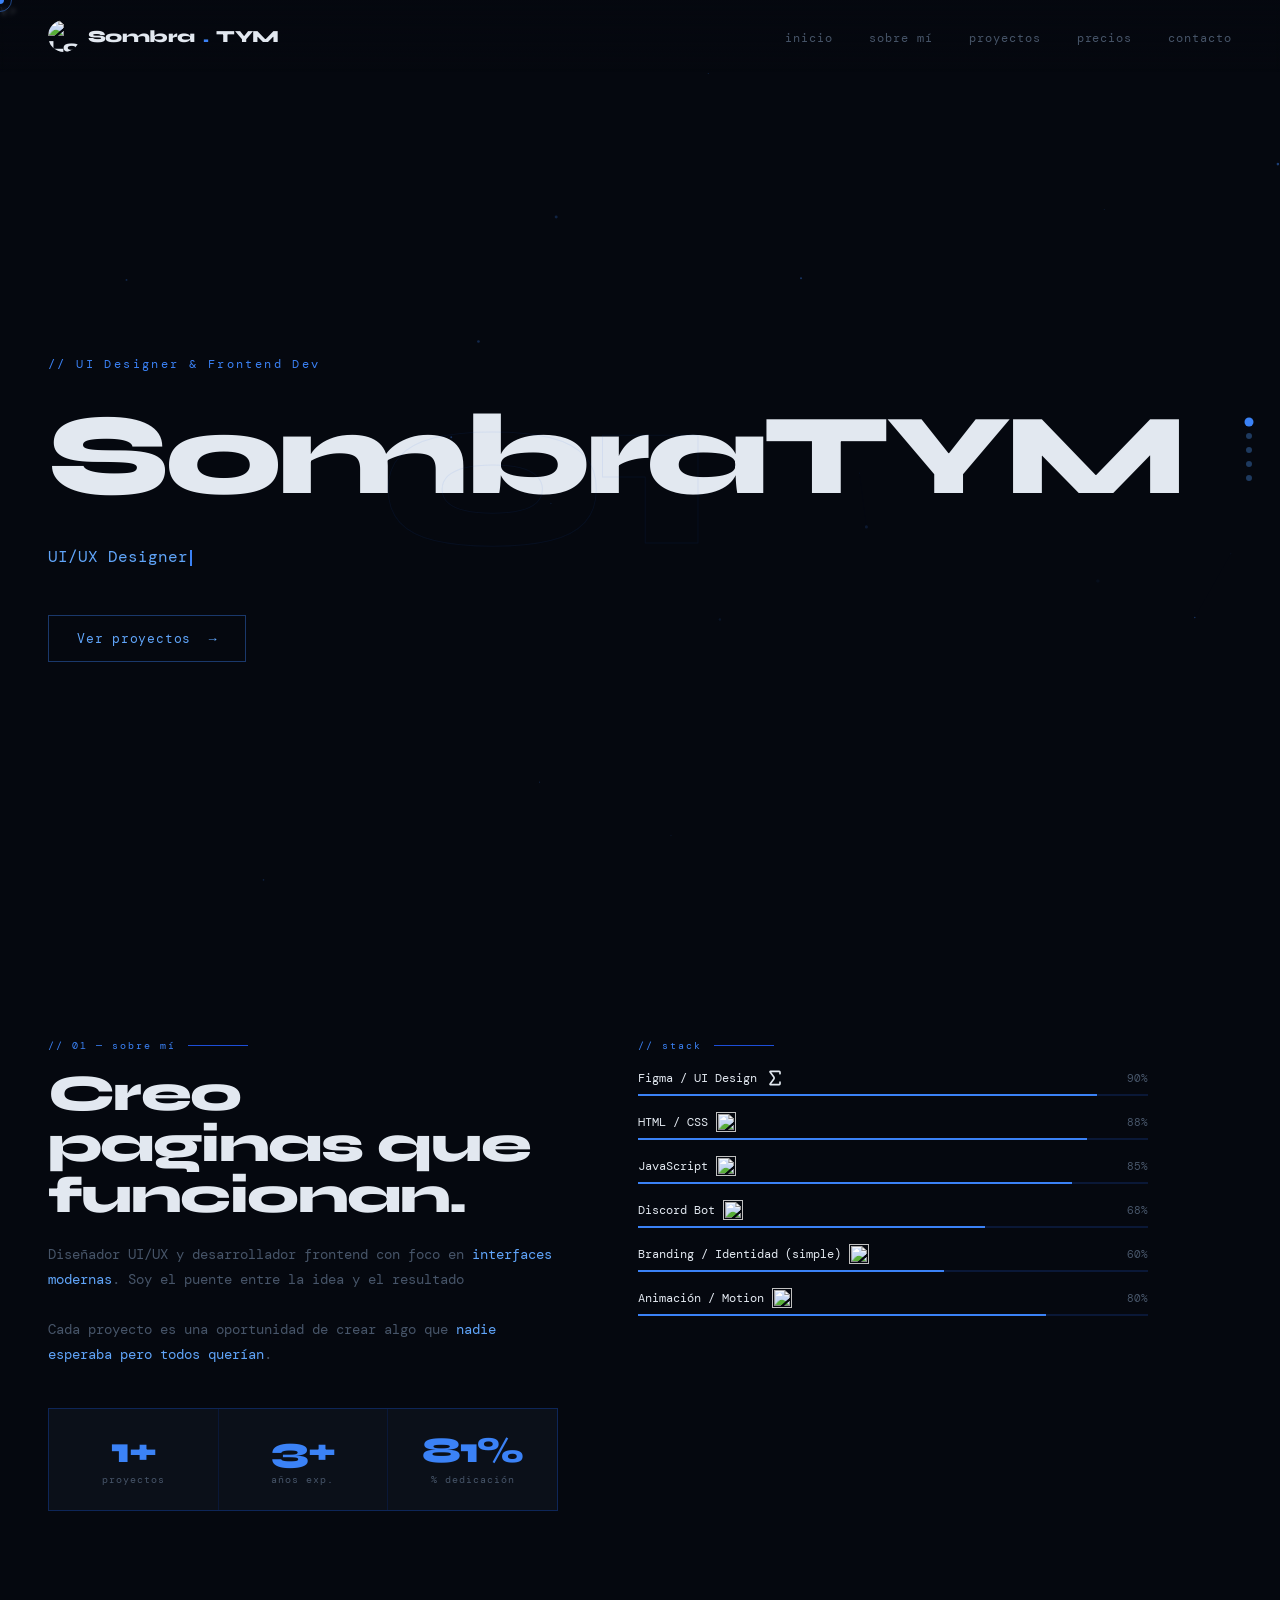
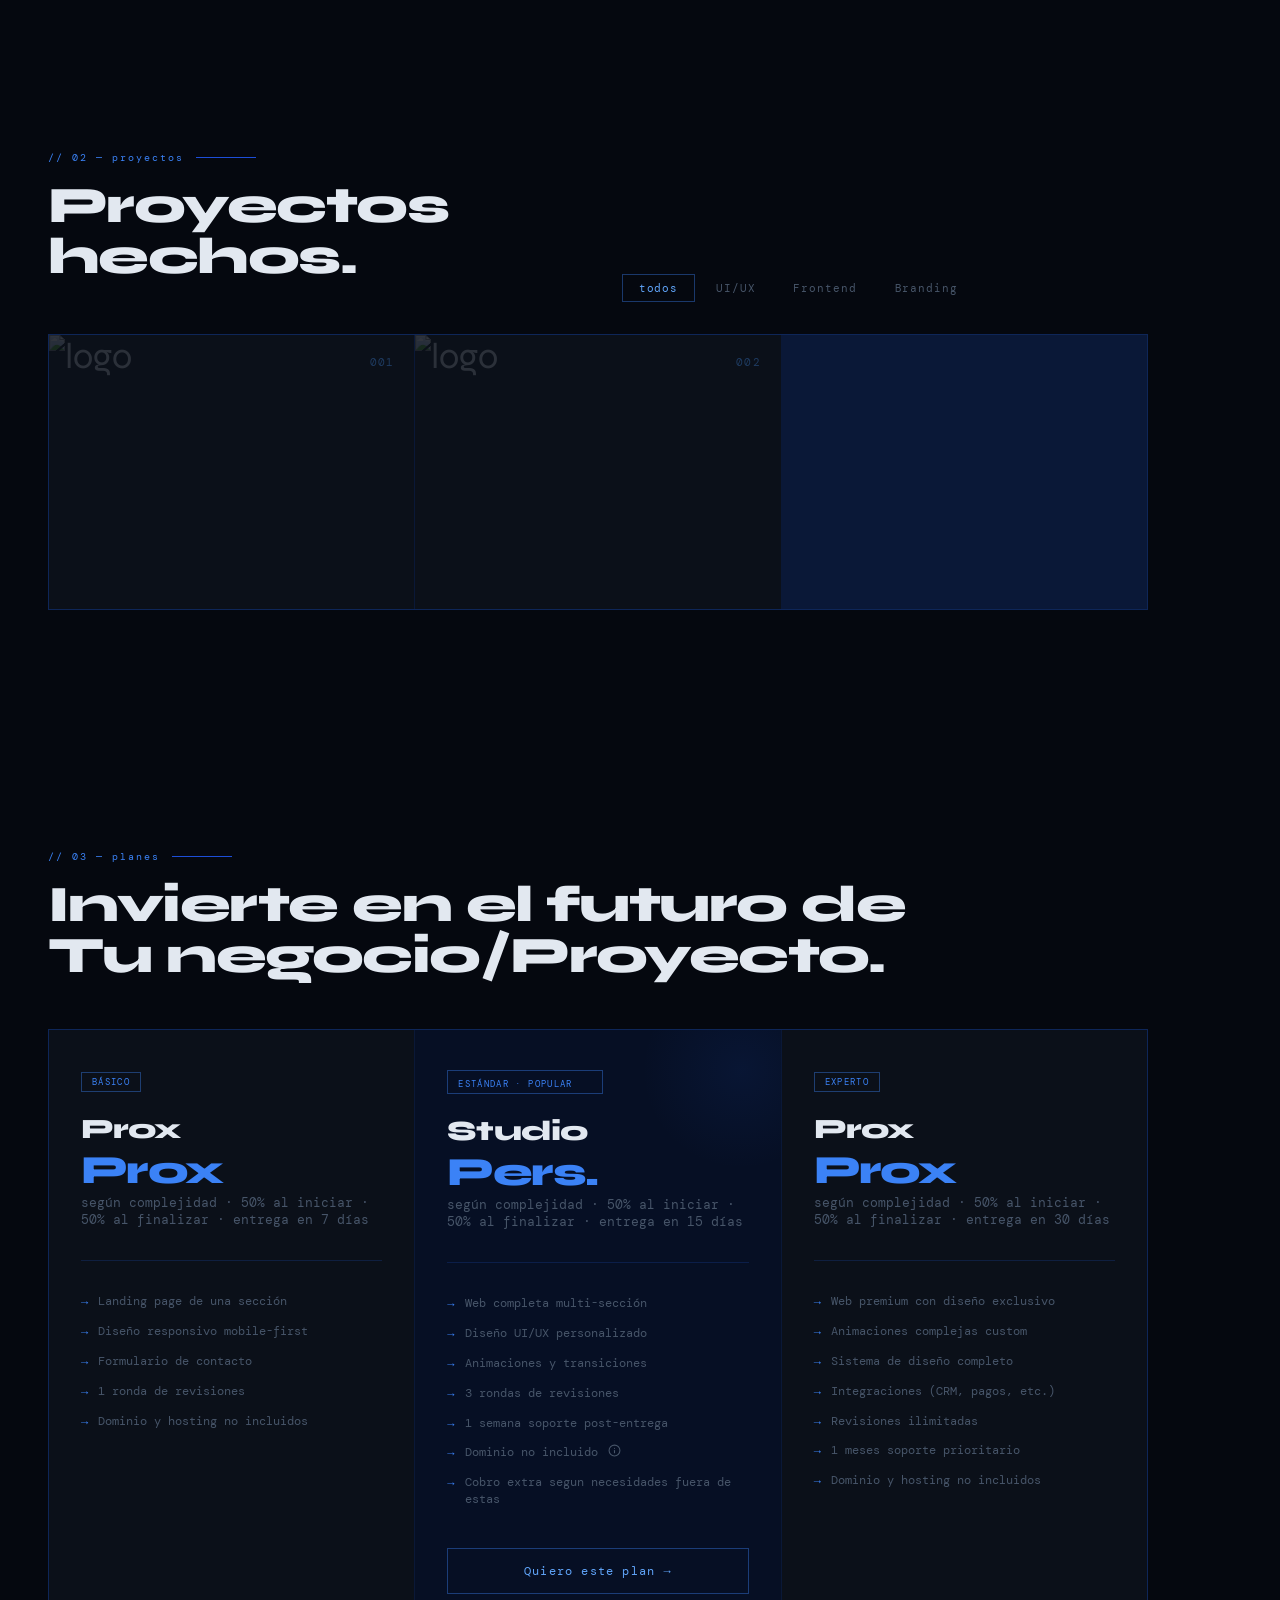
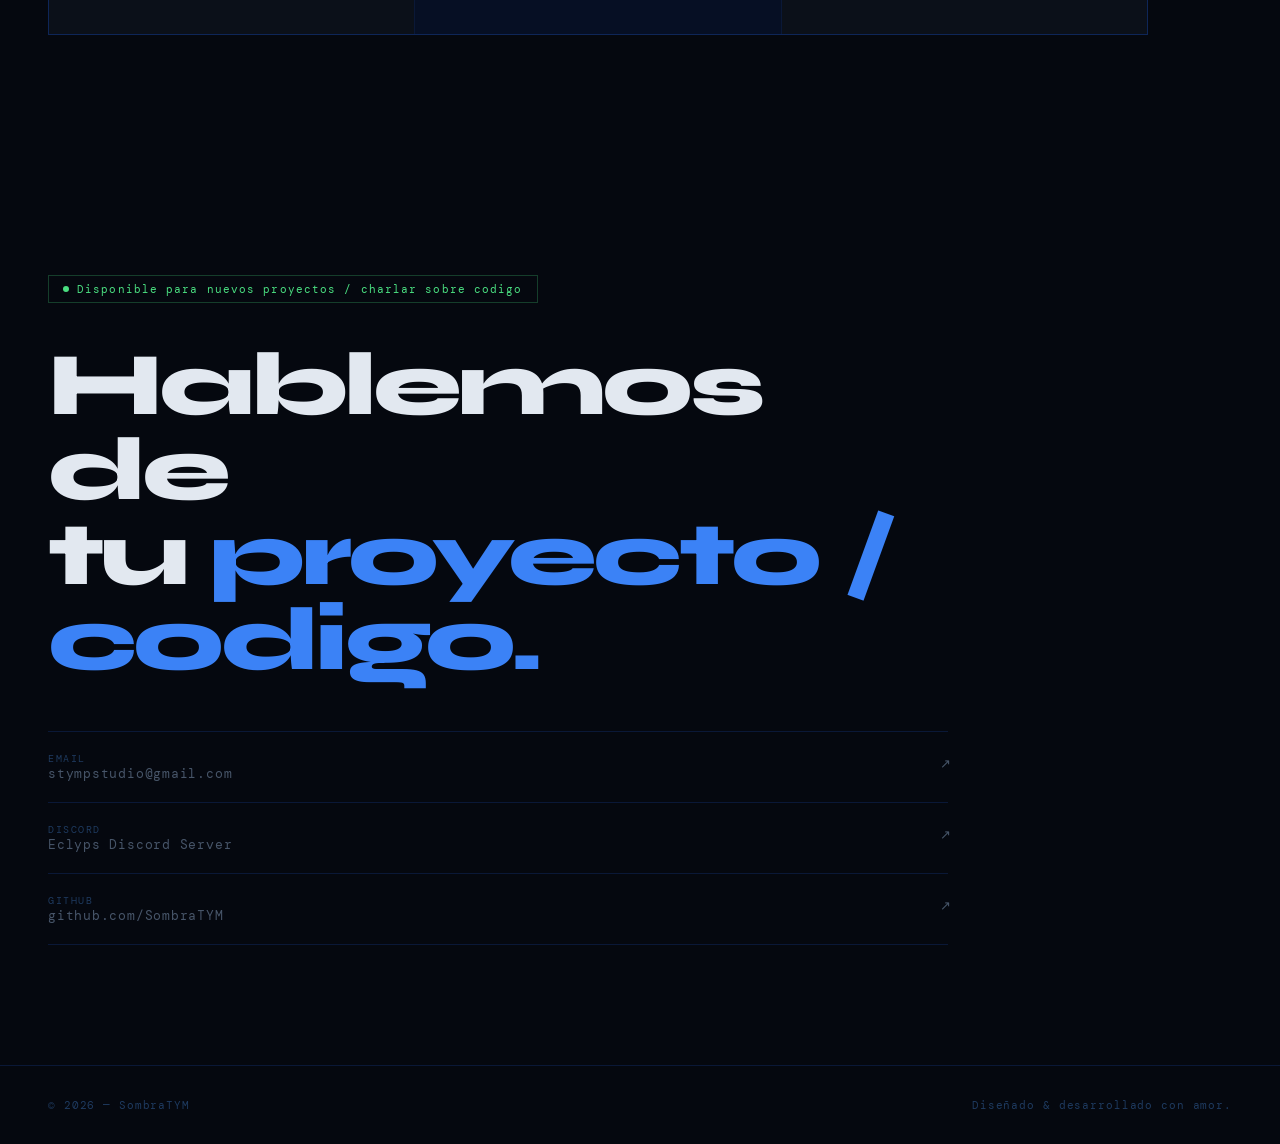
==== commit 5b97adbf: "Update images" ====
--- a/index.html
+++ b/index.html
@@ -63,7 +63,7 @@
         <h2 class="section-heading reveal reveal-delay-1">Creo paginas <span>que funcionan.</span></h2>
         <p class="about-bio reveal reveal-delay-2">
             Diseñador UI/UX y desarrollador frontend con foco en
-            <strong>interfaces que no utilizan BackEnd</strong>.
+            <strong>interfaces modernas</strong>.
             Soy el puente entre la idea y el resultado<br><br>
             Cada proyecto es una oportunidad de crear algo que
             <strong>nadie esperaba pero todos querían</strong>.
@@ -106,7 +106,7 @@
             <div class="skill-item reveal reveal-delay-2">
                 <div class="skill-header">
                     <span class="skill-name">JavaScript</span>
-                    <img src="https://cdn.xerion.cloud/files/xrn-sombra/Logos/javaScript.png" alt="" class="imgSkills">
+                    <img src="https://https://ibb.co/TMJch0XN" alt="" class="imgSkills">
                     <span class="skill-pct">85%</span>             
                 </div>
                 <div class="skill-track"><div class="skill-fill" data-width="85"></div></div>
@@ -174,7 +174,7 @@
         </div>
             <div class="project-card reveal reveal-delay-1" data-cat="frontend">
                 <div class="project-placeholder">
-                    <img src="https://cdn.xerion.cloud/files/xrn-sombra/Logos/Eclyps_Math.png" alt="logo">
+                    <img src="https://ibb.co/PGZmxDm1" alt="logo">
                 </div>
                 <span class="project-num">002</span>
                 <div class="project-overlay">
@@ -311,4 +311,4 @@
 
 <script src="script.js"></script>
 </body>
-</html>+</html>
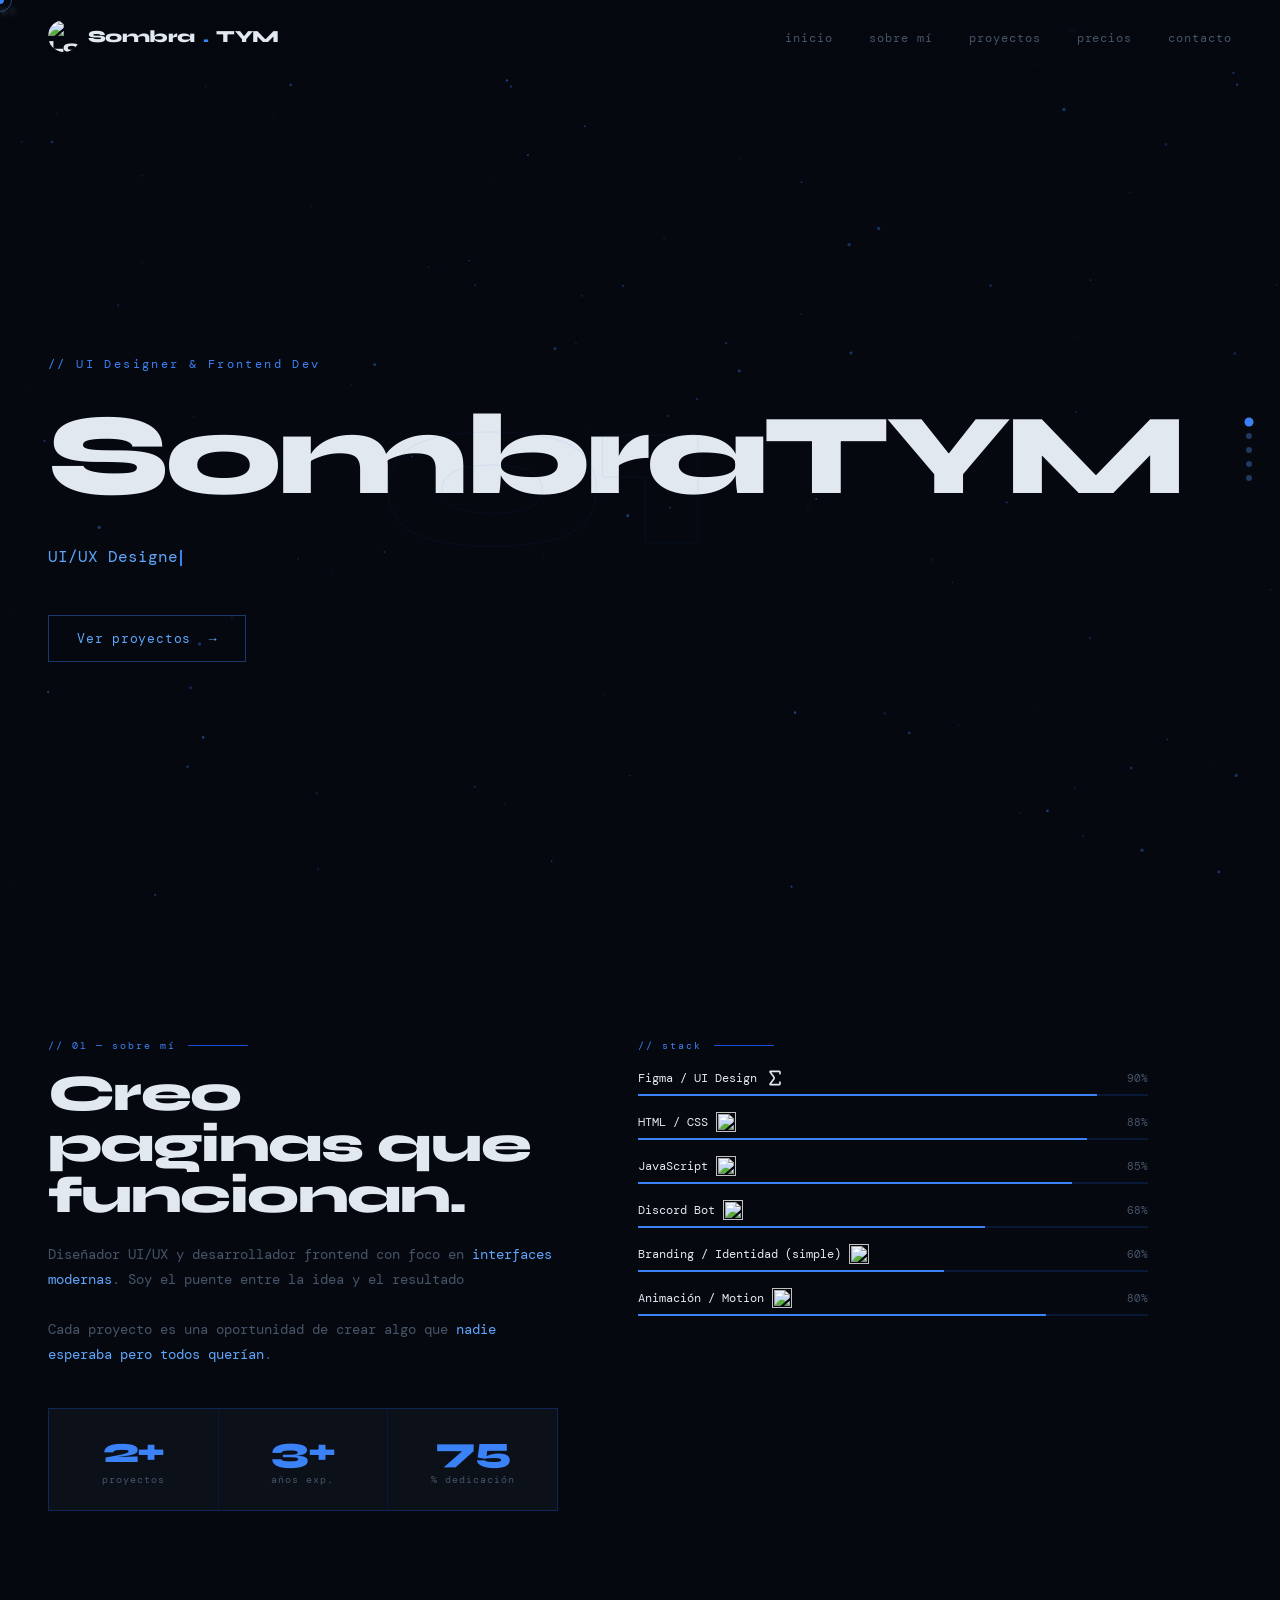
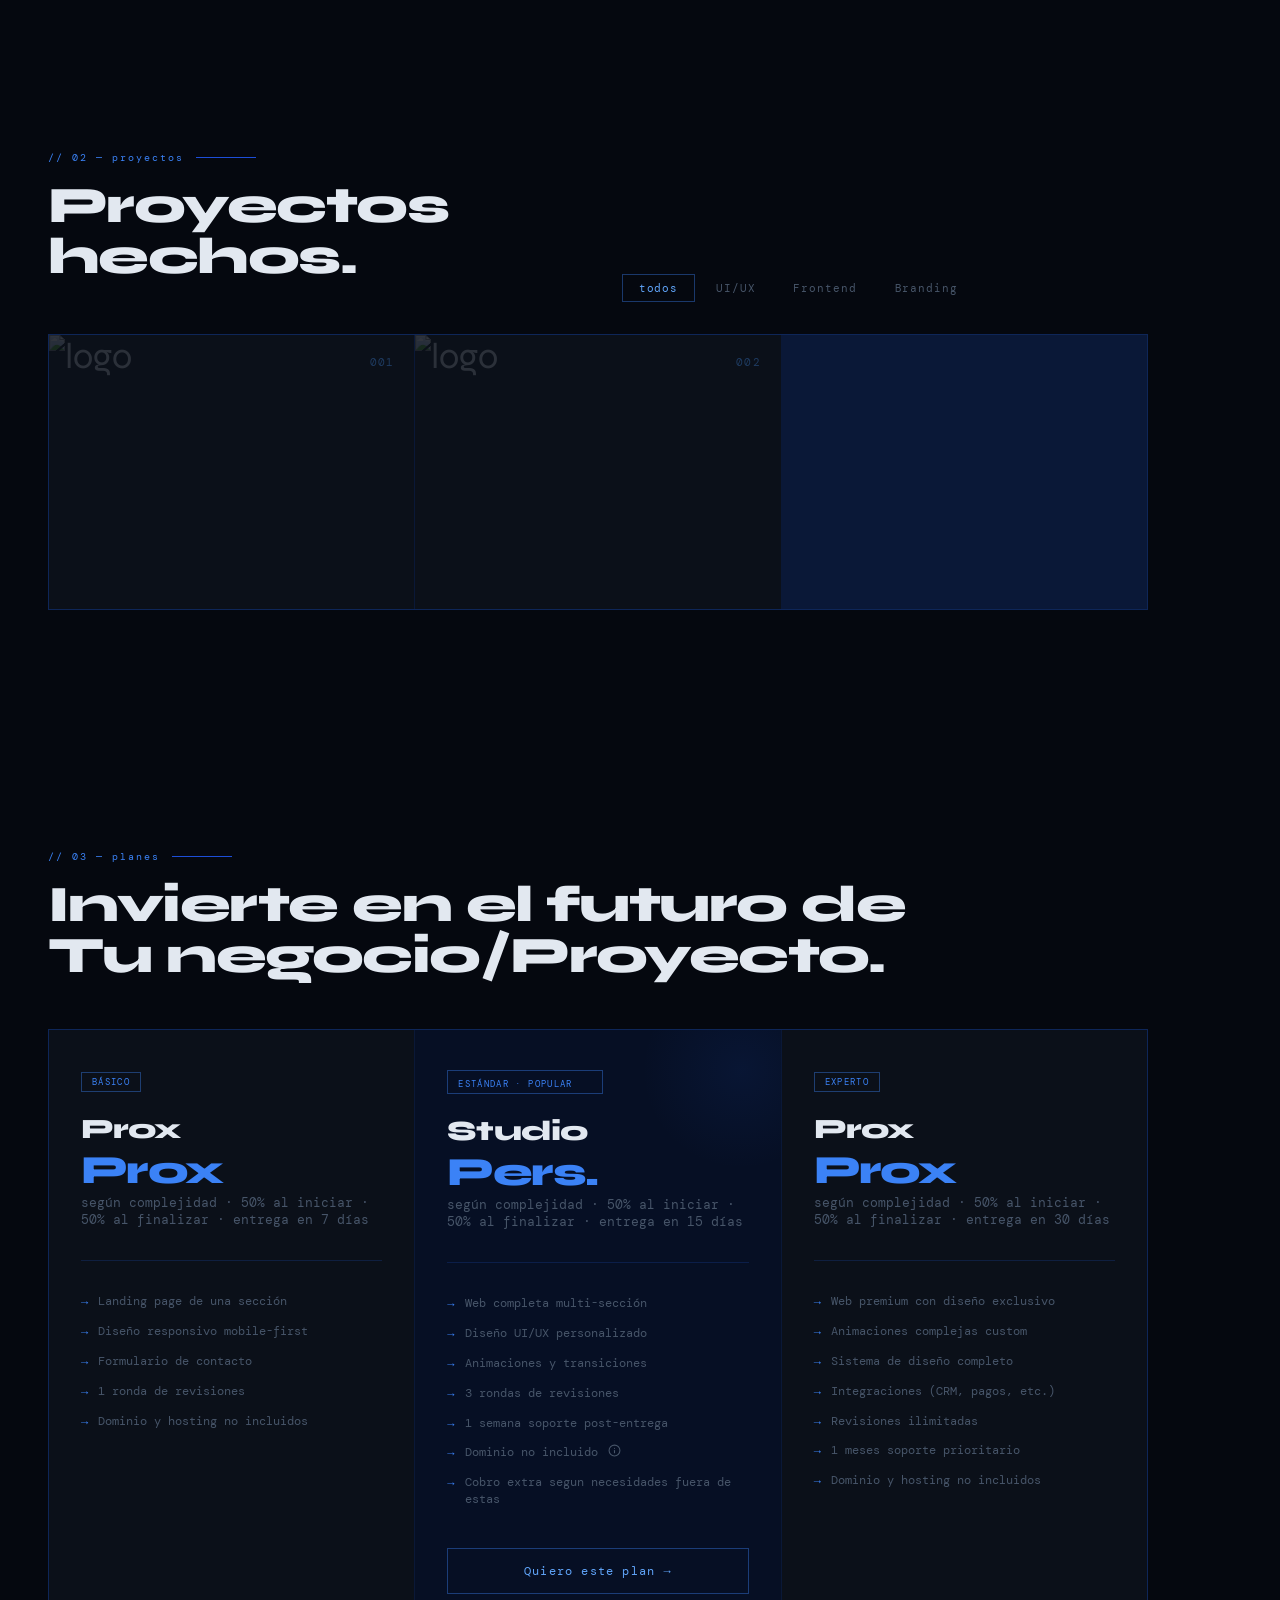
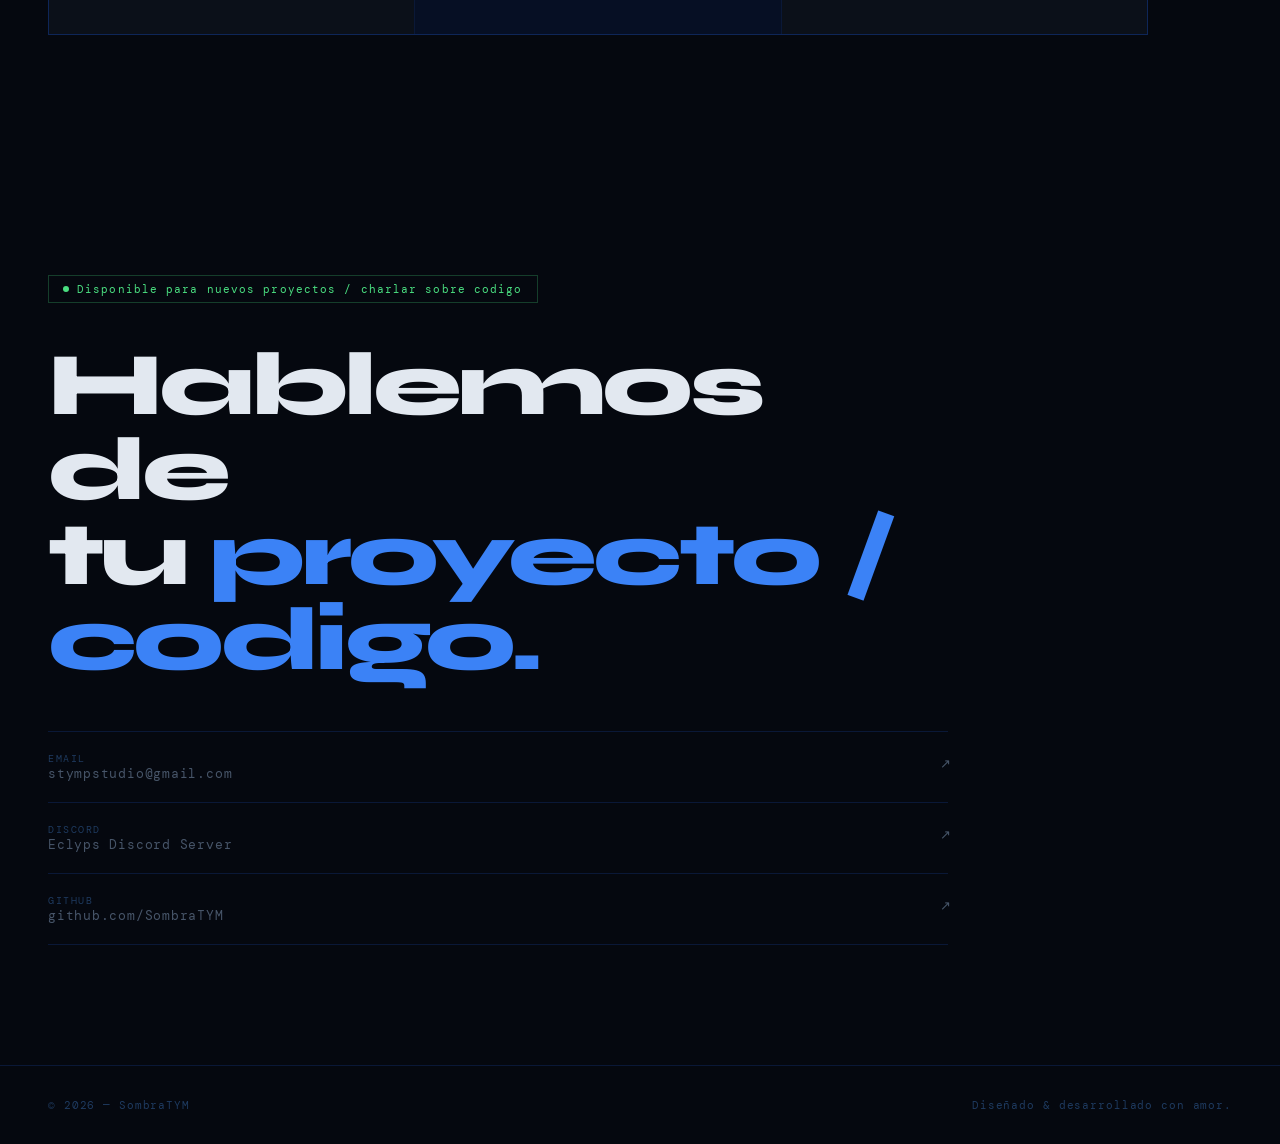
==== commit 6ffb6fcf: "Update images 2" ====
--- a/index.html
+++ b/index.html
@@ -106,7 +106,7 @@
             <div class="skill-item reveal reveal-delay-2">
                 <div class="skill-header">
                     <span class="skill-name">JavaScript</span>
-                    <img src="https://https://ibb.co/TMJch0XN" alt="" class="imgSkills">
+                    <img src="https://i.ibb.co/d4XBKp9H/icons8-java-script-50.png" alt="" class="imgSkills">
                     <span class="skill-pct">85%</span>             
                 </div>
                 <div class="skill-track"><div class="skill-fill" data-width="85"></div></div>
@@ -174,7 +174,7 @@
         </div>
             <div class="project-card reveal reveal-delay-1" data-cat="frontend">
                 <div class="project-placeholder">
-                    <img src="https://ibb.co/PGZmxDm1" alt="logo">
+                    <img src="https://i.ibb.co/yFnf04fg/Whats-App-Image-2026-06-26-at-4-54-52-PM.jpg" alt="logo">
                 </div>
                 <span class="project-num">002</span>
                 <div class="project-overlay">
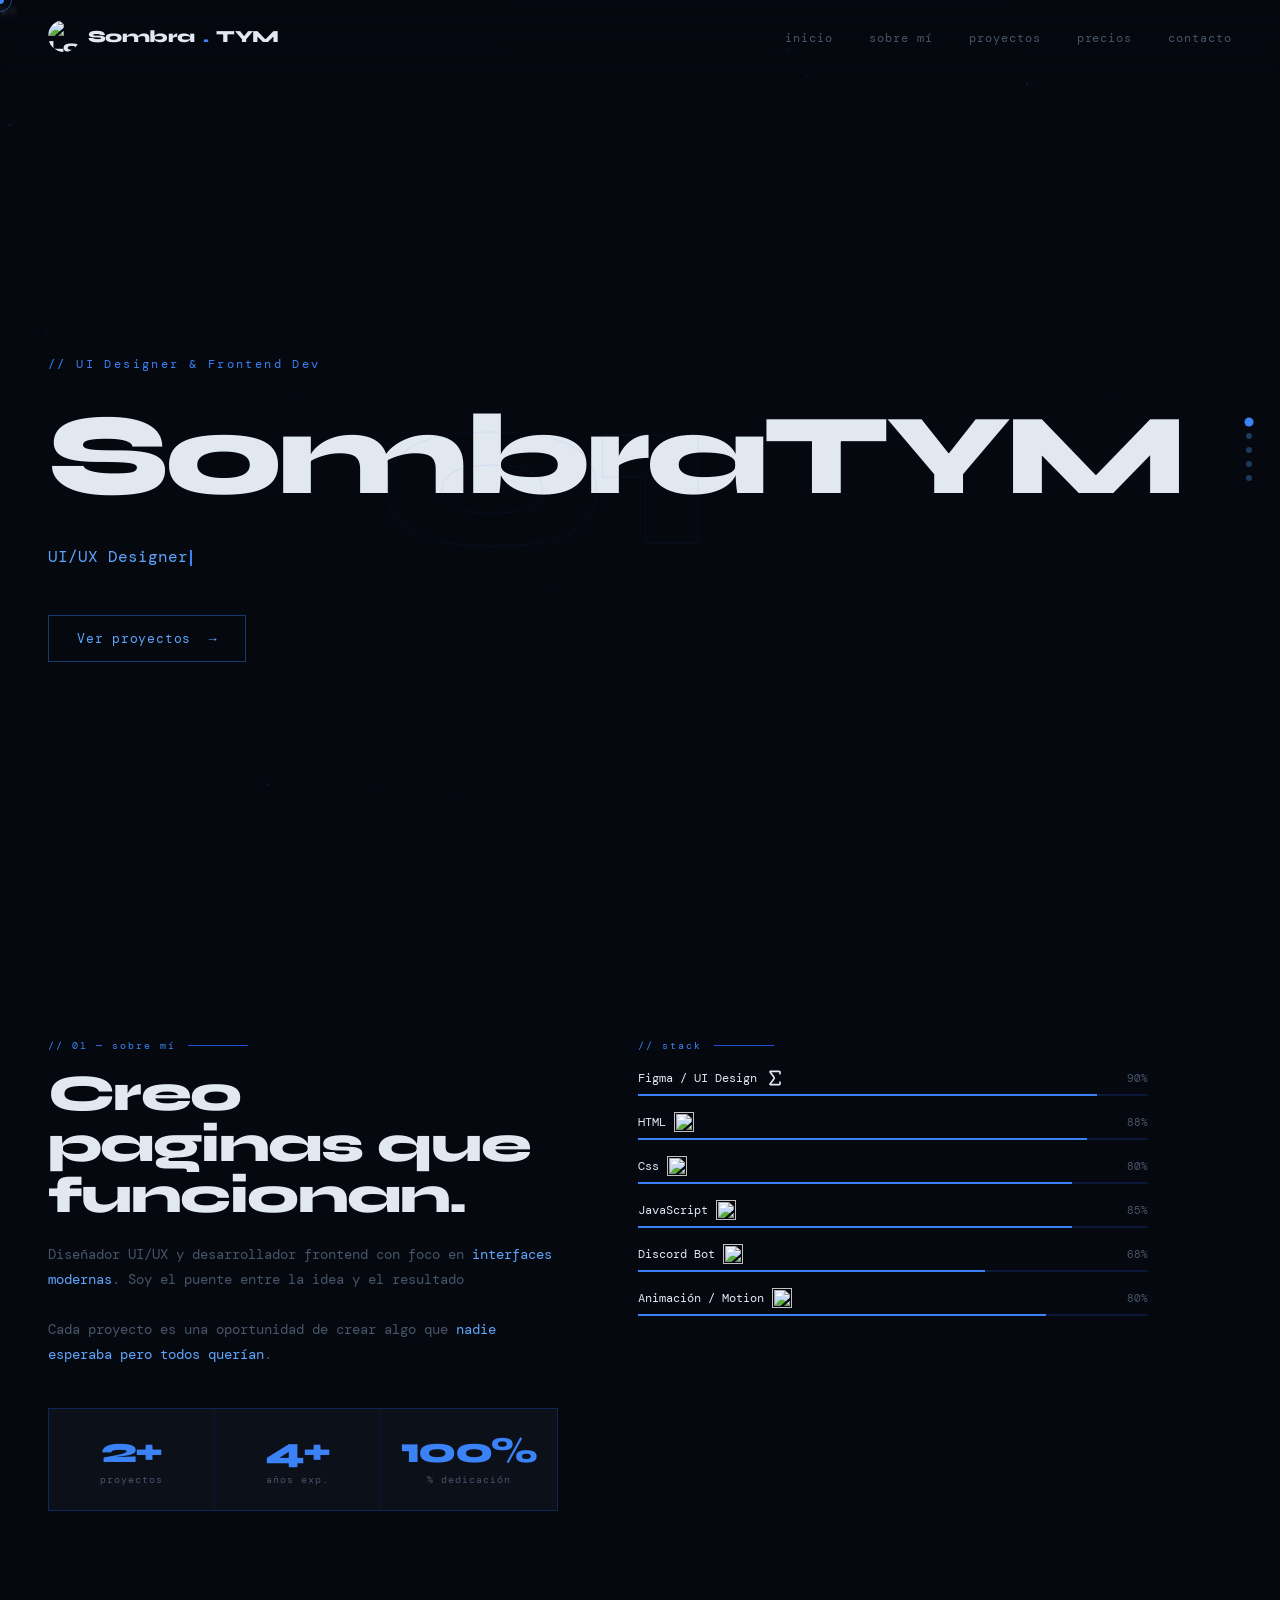
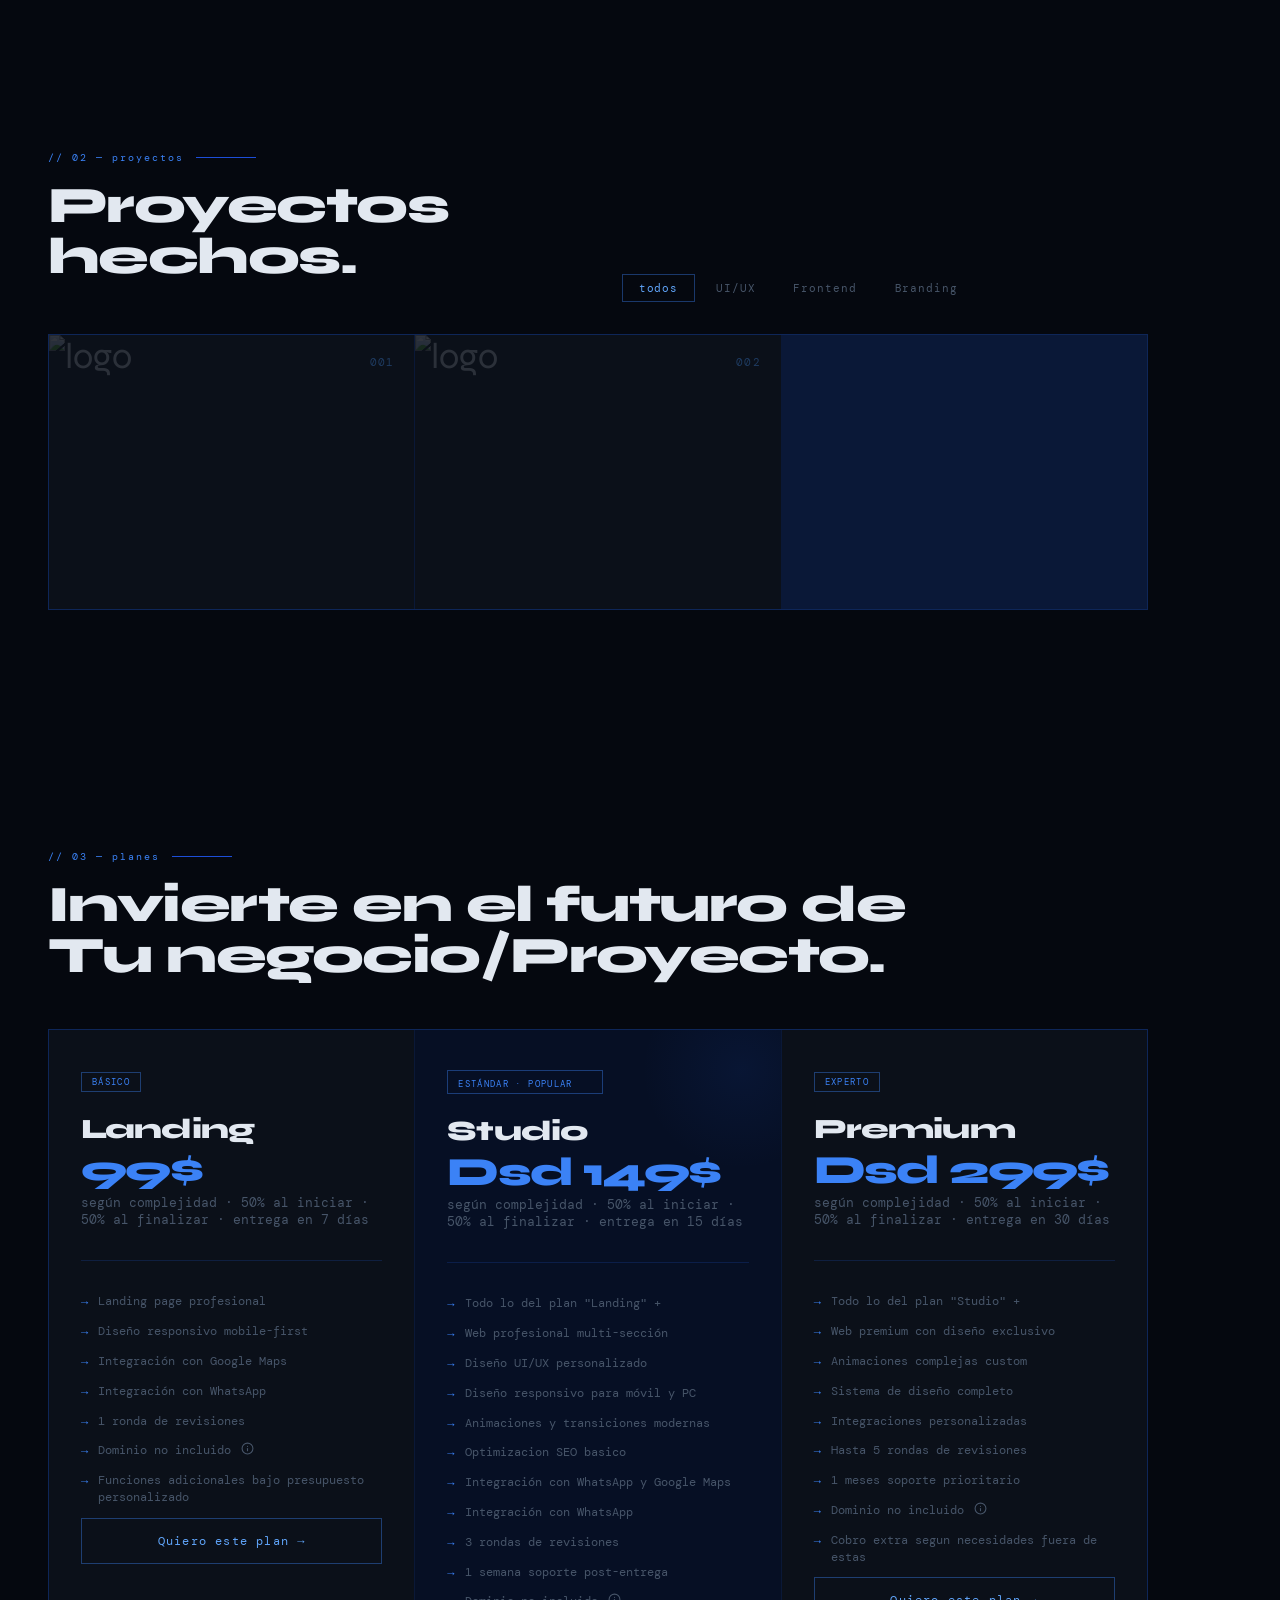
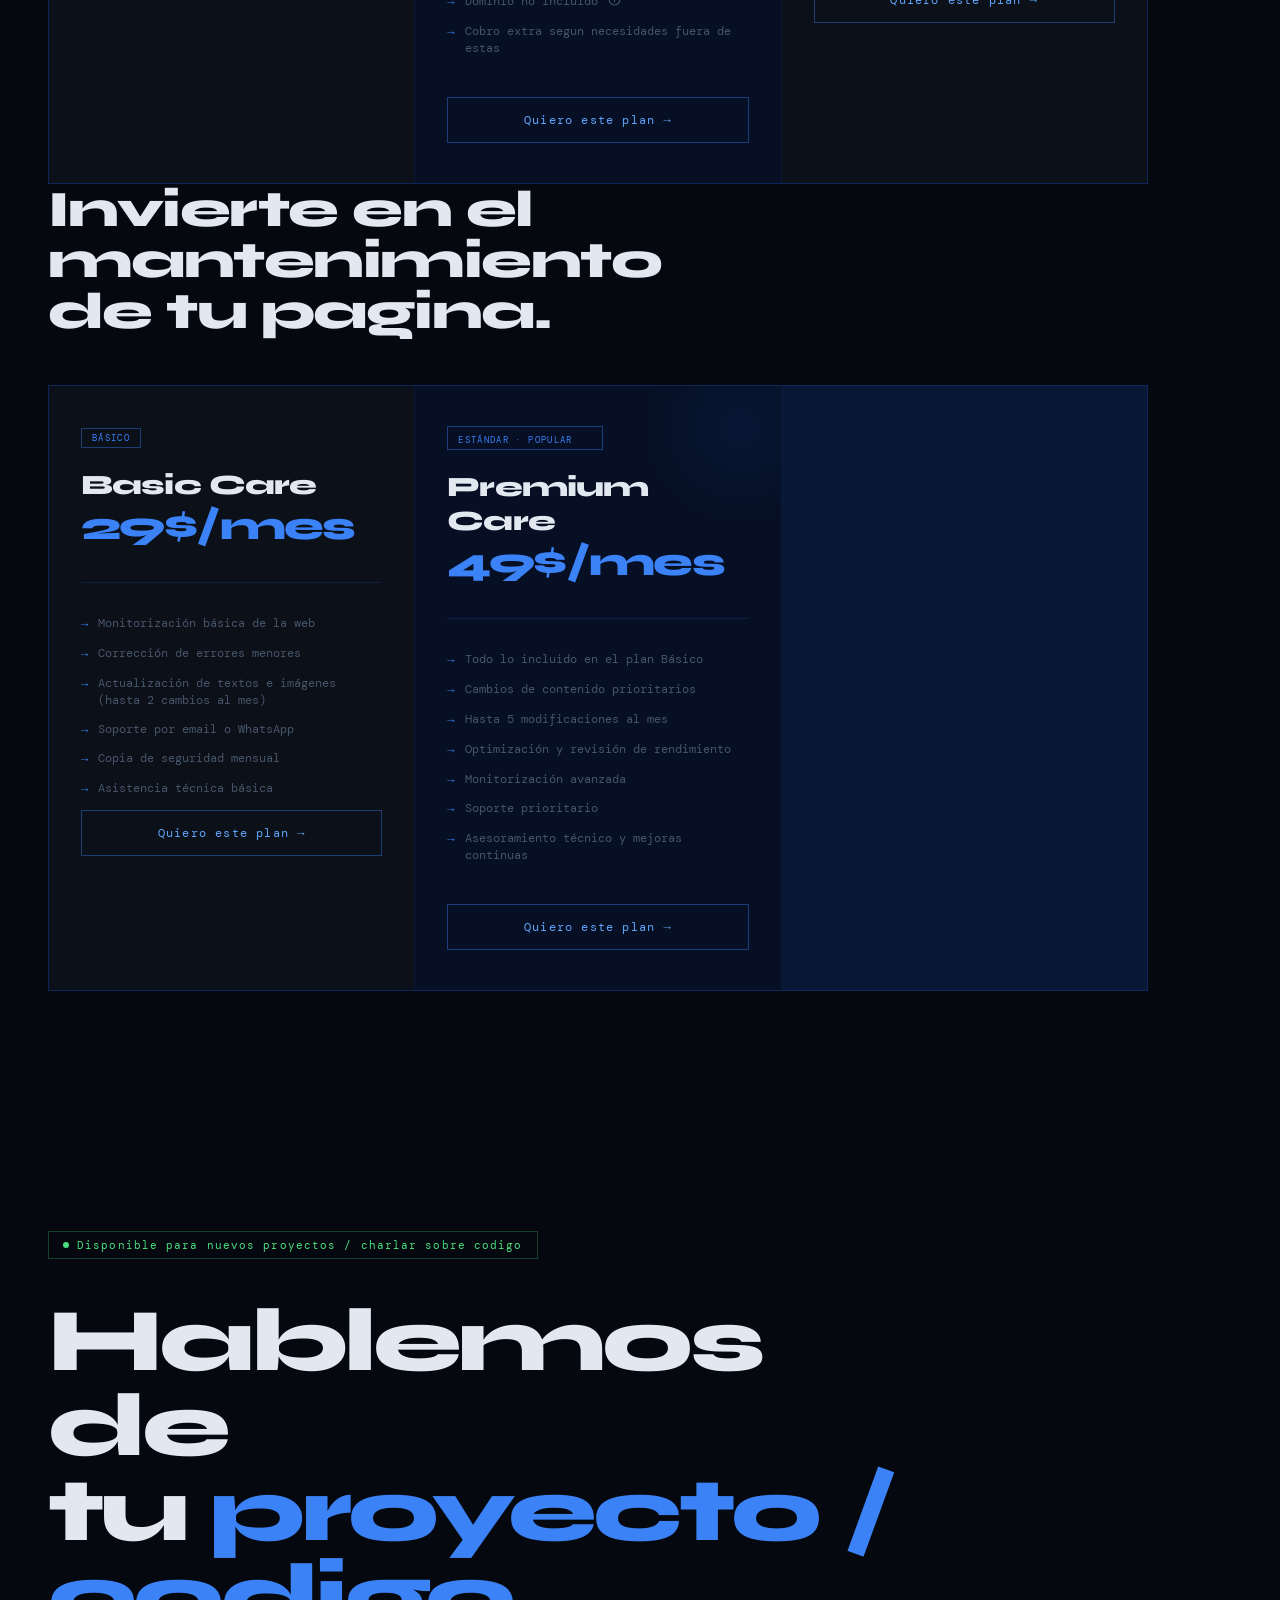
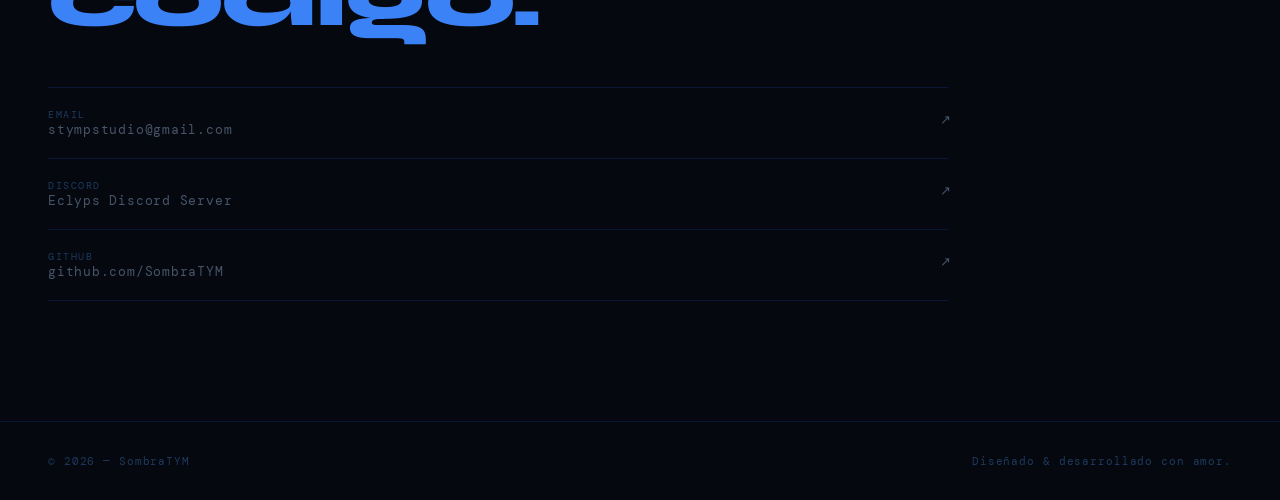
==== commit 9ceef5f3: "Update 0.1" ====
--- a/index.html
+++ b/index.html
@@ -88,7 +88,6 @@
             <div class="skills-list">
                 <div class="skill-item reveal reveal-delay-1">
                     <div class="skill-header">
-
                         <span class="skill-name">Figma / UI Design</span>
                         <svg xmlns="http://www.w3.org/2000/svg" width="24" height="24" viewBox="0 0 24 24" fill="none" stroke="currentColor" stroke-width="2" stroke-linecap="round" stroke-linejoin="round" class="imgSkills"><path d="M18 7V5a1 1 0 0 0-1-1H6.5a.5.5 0 0 0-.4.8l4.5 6a2 2 0 0 1 0 2.4l-4.5 6a.5.5 0 0 0 .4.8H17a1 1 0 0 0 1-1v-2"/></svg>
                         <span class="skill-pct">90%</span>
@@ -97,13 +96,21 @@
             </div>
             <div class="skill-item reveal reveal-delay-2">
                 <div class="skill-header">
-                    <span class="skill-name">HTML / CSS</span>
+                    <span class="skill-name">HTML</span>
                     <img src="https://cdn.xerion.cloud/files/xrn-sombra/Logos/htmlIcon.png" alt="" class= "imgSkills">
                     <span class="skill-pct">88%</span>
                 </div>
                 <div class="skill-track"><div class="skill-fill" data-width="88"></div></div>
             </div>
-            <div class="skill-item reveal reveal-delay-2">
+            <div class="skill-item reveal reveal-delay-3">
+                <div class="skill-header">
+                    <span class="skill-name">Css</span>
+                    <img src="https://i.ibb.co/8Dx7bTzt/icons8-css-100.png" alt="" class="imgSkills">
+                    <span class="skill-pct">80%</span>             
+                </div>
+                <div class="skill-track"><div class="skill-fill" data-width="85"></div></div>
+            </div>
+            <div class="skill-item reveal reveal-delay-4">
                 <div class="skill-header">
                     <span class="skill-name">JavaScript</span>
                     <img src="https://i.ibb.co/d4XBKp9H/icons8-java-script-50.png" alt="" class="imgSkills">
@@ -111,7 +118,7 @@
                 </div>
                 <div class="skill-track"><div class="skill-fill" data-width="85"></div></div>
             </div>
-            <div class="skill-item reveal reveal-delay-3">
+            <div class="skill-item reveal reveal-delay-5">
                     <div class="skill-header">
                         <span class="skill-name">Discord Bot</span>
                         <img src="https://cdn.xerion.cloud/files/xrn-sombra/Logos/DiscordIcon.png" alt="" class="imgSkills">
@@ -119,15 +126,7 @@
                     </div>
                     <div class="skill-track"><div class="skill-fill" data-width="68"></div></div>
             </div>
-            <div class="skill-item reveal reveal-delay-3">
-                <div class="skill-header">
-                    <span class="skill-name">Branding / Identidad (simple)</span>
-                    <img src="https://cdn.xerion.cloud/files/xrn-sombra/Logos/brandinglogo.png" alt="" class="imgSkills">
-                    <span class="skill-pct">60%</span>
-                </div>
-                <div class="skill-track"><div class="skill-fill" data-width="60"></div></div>
-            </div>
-            <div class="skill-item reveal reveal-delay-4">
+            <div class="skill-item reveal reveal-delay-6">
                 <div class="skill-header">
                     <span class="skill-name">Animación / Motion</span>
                     <img src="https://cdn.xerion.cloud/files/xrn-sombra/Logos/AnimationsIcon.png" alt="" class="imgSkills"> 
@@ -200,17 +199,24 @@
         <div class="plans-grid">
         <div class="plan reveal reveal-delay-1">
             <div class="plan-badge">BÁSICO</div>
-            <div class="plan-name">Prox</div>
+            <div class="plan-name">Landing</div>
             <div class="plan-price-line">
-                <strong>Prox</strong>
+                <strong>99$</strong>
                 según complejidad · 50% al iniciar · 50% al finalizar · entrega en 7 días
             </div>
             <ul class="plan-features">
-                <li>Landing page de una sección</li>
+                <li>Landing page profesional</li>
                 <li>Diseño responsivo mobile-first</li>
-                <li>Formulario de contacto</li>
+                <li>Integración con Google Maps</li>
+                <li>Integración con WhatsApp</li>
                 <li>1 ronda de revisiones</li>
-                <li>Dominio y hosting no incluidos</li>
+                <li>Dominio no incluido
+                    <svg xmlns="http://www.w3.org/2000/svg" width="24" height="24" viewBox="0 0 24 24" fill="none" stroke="currentColor" stroke-width="2" stroke-linecap="round" stroke-linejoin="round" class="popularImg" id="InfoDominio"><circle cx="12" cy="12" r="10"/><path d="M12 16v-4"/><path d="M12 8h.01"/></svg>
+                </li>
+                <li>Funciones adicionales bajo presupuesto personalizado</li>
+                <button class="plan-btn" data-plan="Landing" onclick="contactPlan(this)">
+                    <span>Quiero este plan →</span>
+                </button>
             </ul>
         </div>
         <div class="plan featured reveal reveal-delay-2">
@@ -218,13 +224,18 @@
             <div class="plan-badge">ESTÁNDAR · POPULAR <img src="https://cdn.xerion.cloud/files/xrn-sombra/Logos/PopularIcon.png" alt="" class="popularImg"></div>
             <div class="plan-name">Studio</div>
             <div class="plan-price-line">
-                <strong>Pers.</strong>
+                <strong>Dsd 149$</strong>
                 según complejidad · 50% al iniciar · 50% al finalizar · entrega en 15 días
             </div>
                 <ul class="plan-features">
-                    <li>Web completa multi-sección</li>
+                    <li>Todo lo del plan "Landing" +</li>
+                    <li>Web profesional multi-sección</li>
                     <li>Diseño UI/UX personalizado</li>
-                    <li>Animaciones y transiciones</li>
+                    <li>Diseño responsivo para móvil y PC</li>
+                    <li>Animaciones y transiciones modernas</li>
+                    <li>Optimizacion SEO basico</li>
+                    <li>Integración con WhatsApp y Google Maps</li>
+                    <li>Integración con WhatsApp</li>
                     <li>3 rondas de revisiones</li>
                     <li>1 semana soporte post-entrega</li>
                     <li>Dominio no incluido
@@ -232,31 +243,78 @@
                     </li>
                     <li>Cobro extra segun necesidades fuera de estas</li>
                 </ul>
-                <button class="plan-btn" data-plan="Standar - Personalizado" onclick="contactPlan(this)">
+                <button class="plan-btn" data-plan="Standar" onclick="contactPlan(this)">
                     <span>Quiero este plan →</span>
                 </button>
             </div>
             <div class="plan reveal reveal-delay-3">
                 <div class="plan-badge">EXPERTO</div>
-                <div class="plan-name">Prox</div>
+                <div class="plan-name">Premium</div>
                 <div class="plan-price-line">
-                <strong>Prox</strong>
+                <strong>Dsd 299$</strong>
                 según complejidad · 50% al iniciar · 50% al finalizar · entrega en 30 días
                 </div>
                 <ul class="plan-features">
+                    <li>Todo lo del plan "Studio" +</li>
                     <li>Web premium con diseño exclusivo</li>
                     <li>Animaciones complejas custom</li>
                     <li>Sistema de diseño completo</li>
-                    <li>Integraciones (CRM, pagos, etc.)</li>
-                    <li>Revisiones ilimitadas</li>
+                    <li>Integraciones personalizadas</li>
+                    <li>Hasta 5 rondas de revisiones</li>
                     <li>1 meses soporte prioritario</li>
-                    <li>Dominio y hosting no incluidos</li>
+                    <li>Dominio no incluido
+                        <svg xmlns="http://www.w3.org/2000/svg" width="24" height="24" viewBox="0 0 24 24" fill="none" stroke="currentColor" stroke-width="2" stroke-linecap="round" stroke-linejoin="round" class="popularImg" id="InfoDominio"><circle cx="12" cy="12" r="10"/><path d="M12 16v-4"/><path d="M12 8h.01"/></svg>
+                    </li>
+                    <li>Cobro extra segun necesidades fuera de estas</li>
+                    <button class="plan-btn" data-plan="Premium" onclick="contactPlan(this)">
+                        <span>Quiero este plan →</span>
+                    </button>
                 </ul>
             </div>
         </div>
-    </div>
-</section>
-
+        <h2 class="section-heading reveal reveal-delay-1">Invierte en el mantenimiento<br>de tu pagina.</h2>
+        <div class="plans-grid">
+        <div class="plan reveal reveal-delay-1">
+            <div class="plan-badge">BÁSICO</div>
+            <div class="plan-name">Basic Care</div>
+            <div class="plan-price-line">
+                <strong>29$/mes</strong>
+            </div>
+            <ul class="plan-features">
+                <li>Monitorización básica de la web</li>
+                <li>Corrección de errores menores</li>
+                <li>Actualización de textos e imágenes (hasta 2 cambios al mes)</li>
+                <li>Soporte por email o WhatsApp</li>
+                <li>Copia de seguridad mensual</li>
+                <li>Asistencia técnica básica</li>
+                <button class="plan-btn" data-plan="Mantenimiento basico" onclick="contactPlan(this)">
+                    <span>Quiero este plan →</span>
+                </button>
+            </ul>
+        </div>
+        <div class="plan featured reveal reveal-delay-2">
+            <div class="plan-glow"></div>
+            <div class="plan-badge">ESTÁNDAR · POPULAR <img src="https://cdn.xerion.cloud/files/xrn-sombra/Logos/PopularIcon.png" alt="" class="popularImg"></div>
+            <div class="plan-name">Premium Care</div>
+            <div class="plan-price-line">
+                <strong>49$/mes</strong>
+            </div>
+                <ul class="plan-features">
+                    <li>Todo lo incluido en el plan Básico</li>
+                    <li>Cambios de contenido prioritarios</li>
+                    <li>Hasta 5 modificaciones al mes</li>
+                    <li>Optimización y revisión de rendimiento</li>
+                    <li>Monitorización avanzada</li>
+                    <li>Soporte prioritario</li>
+                    <li>Asesoramiento técnico y mejoras continuas</li>
+                </ul>
+                <button class="plan-btn" data-plan="Manteminiento premium" onclick="contactPlan(this)">
+                    <span>Quiero este plan →</span>
+                </button>
+            </div>
+        </div>
+    </div>
+</section>
 <section id="contact">
     <div class="contact-inner">
         <div class="avail-badge reveal">
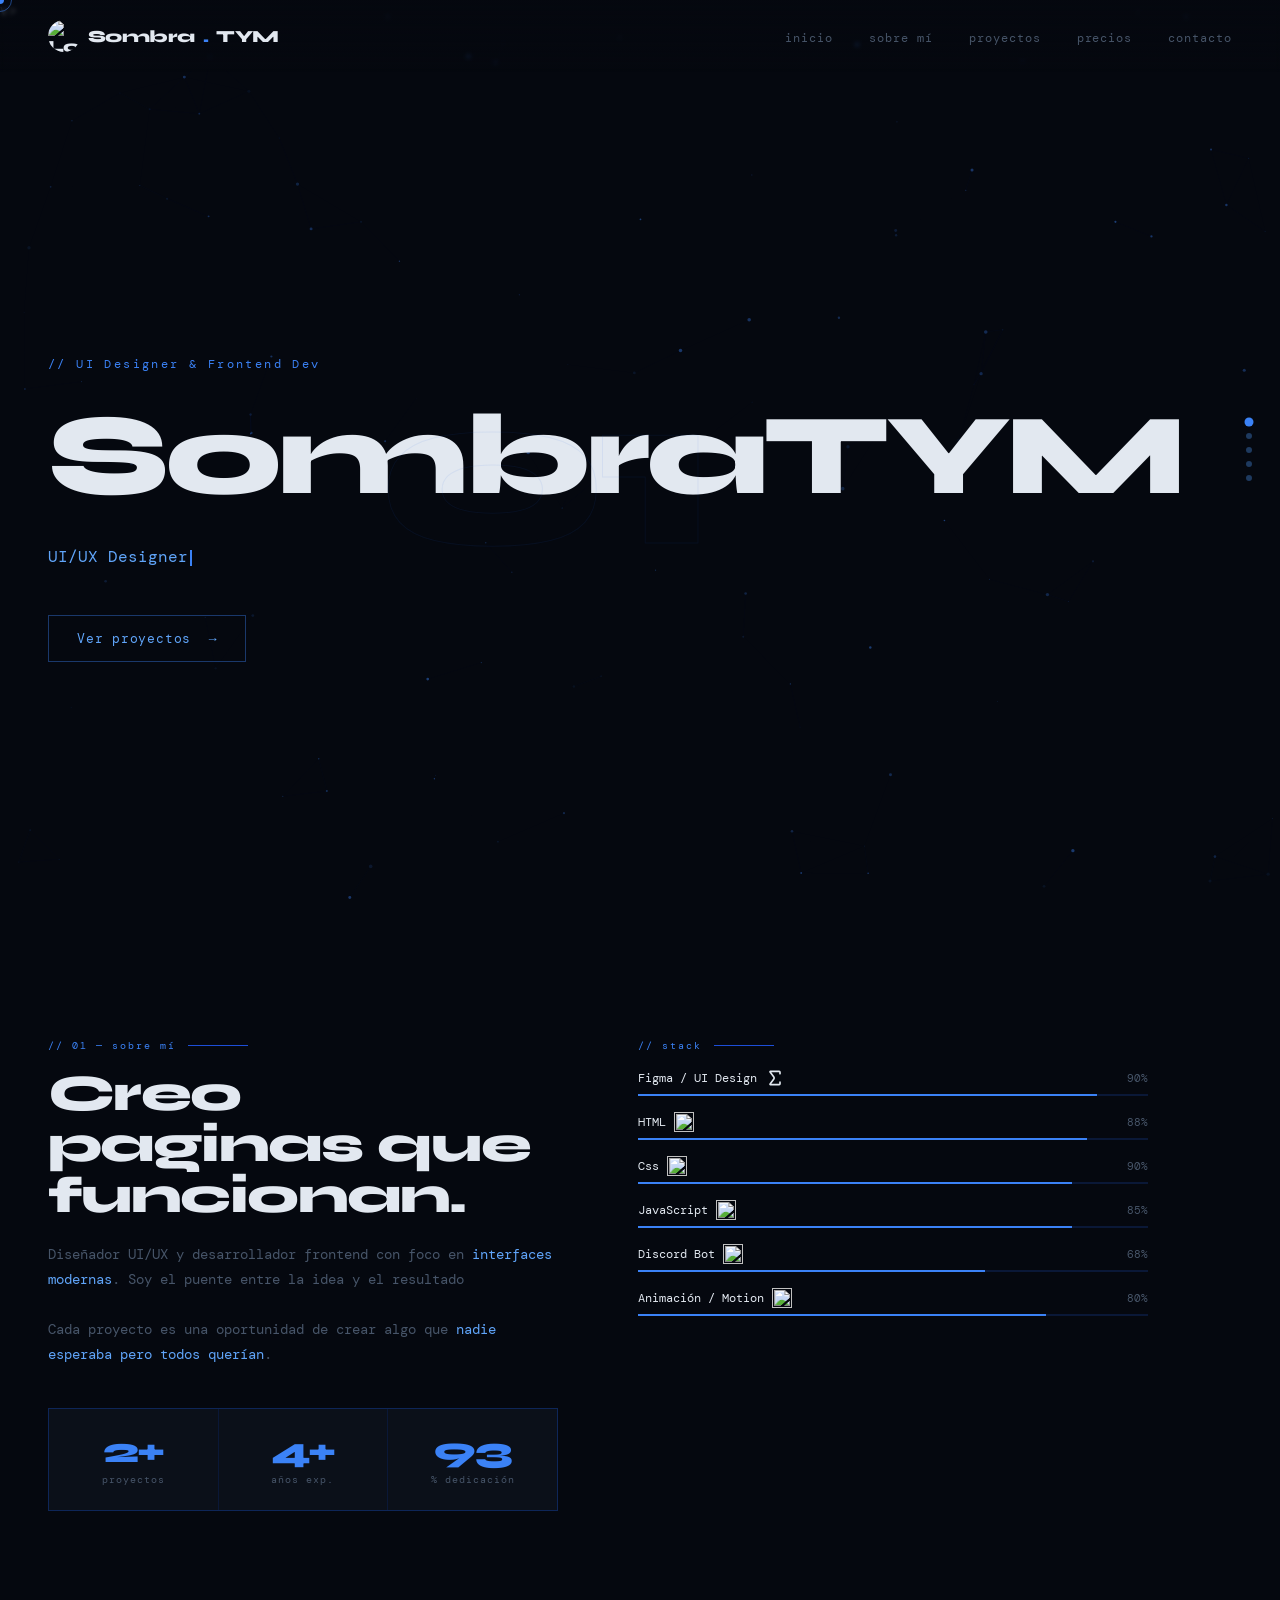
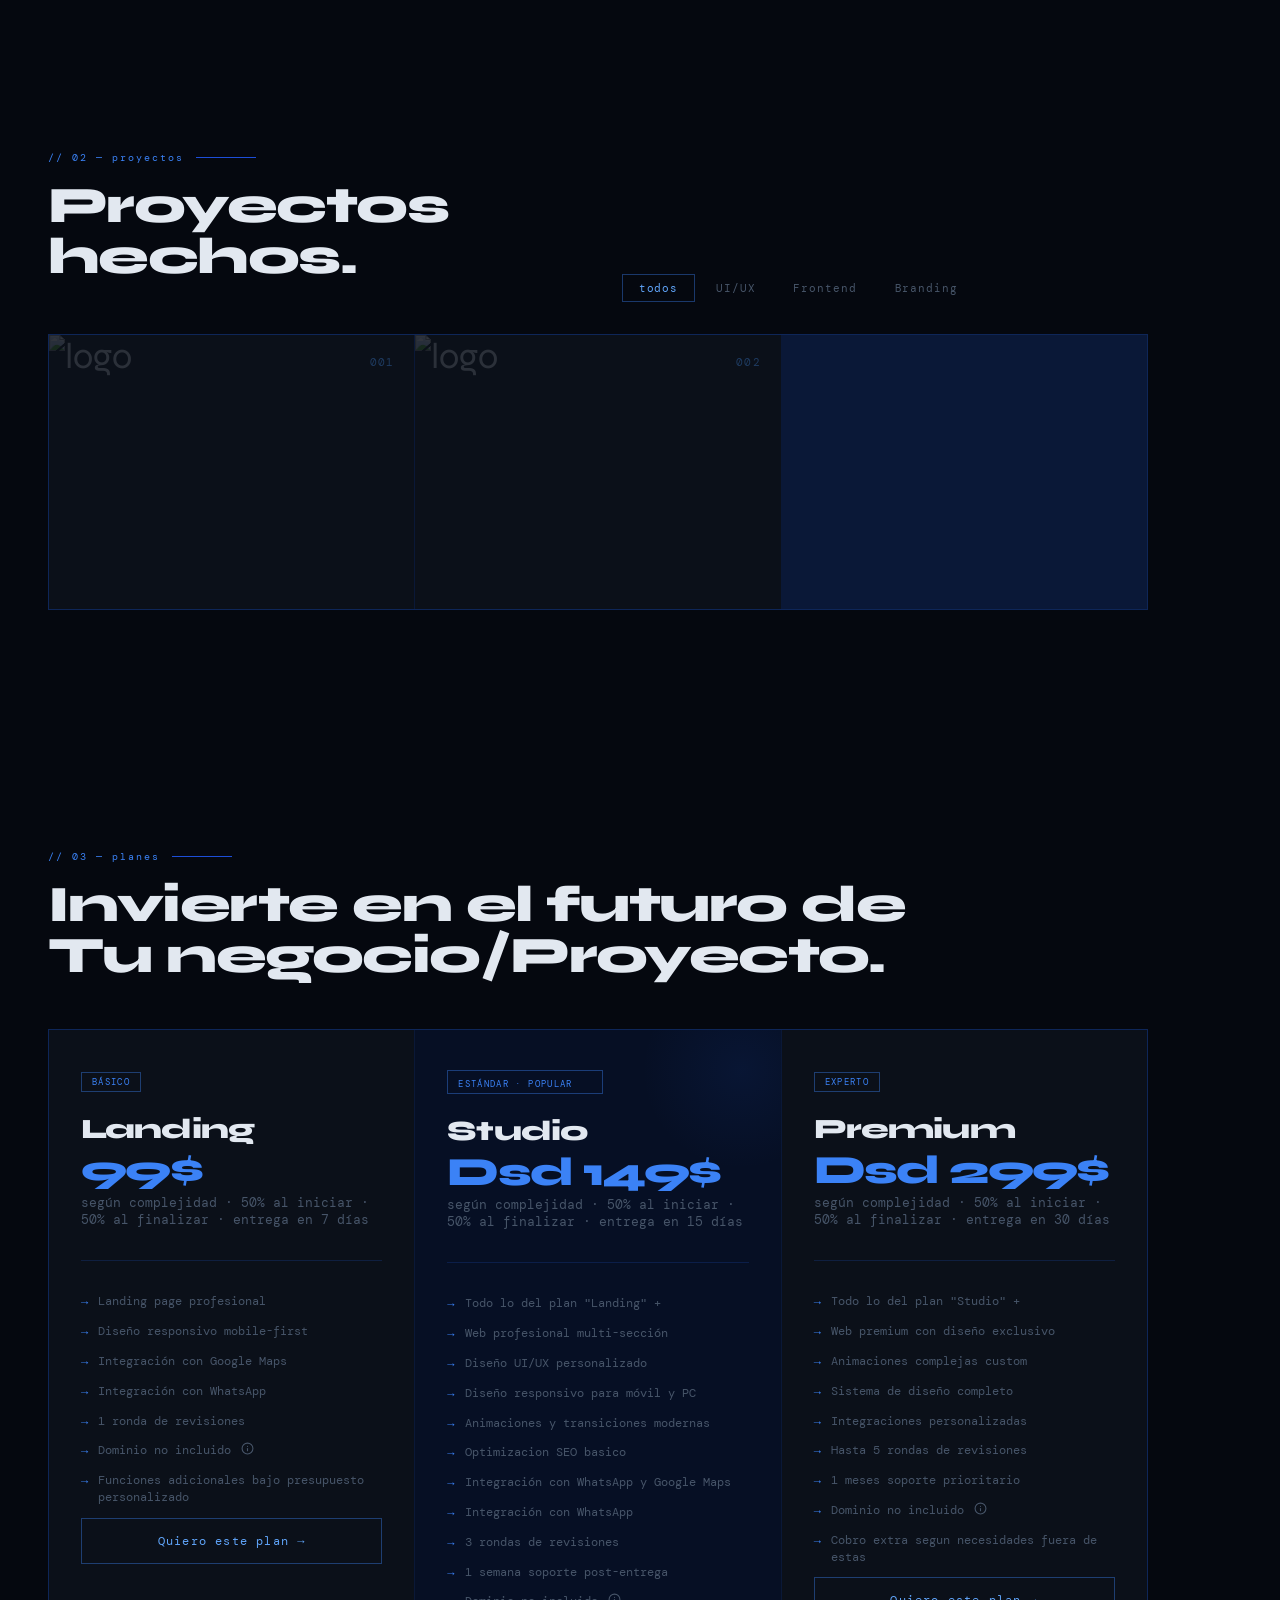
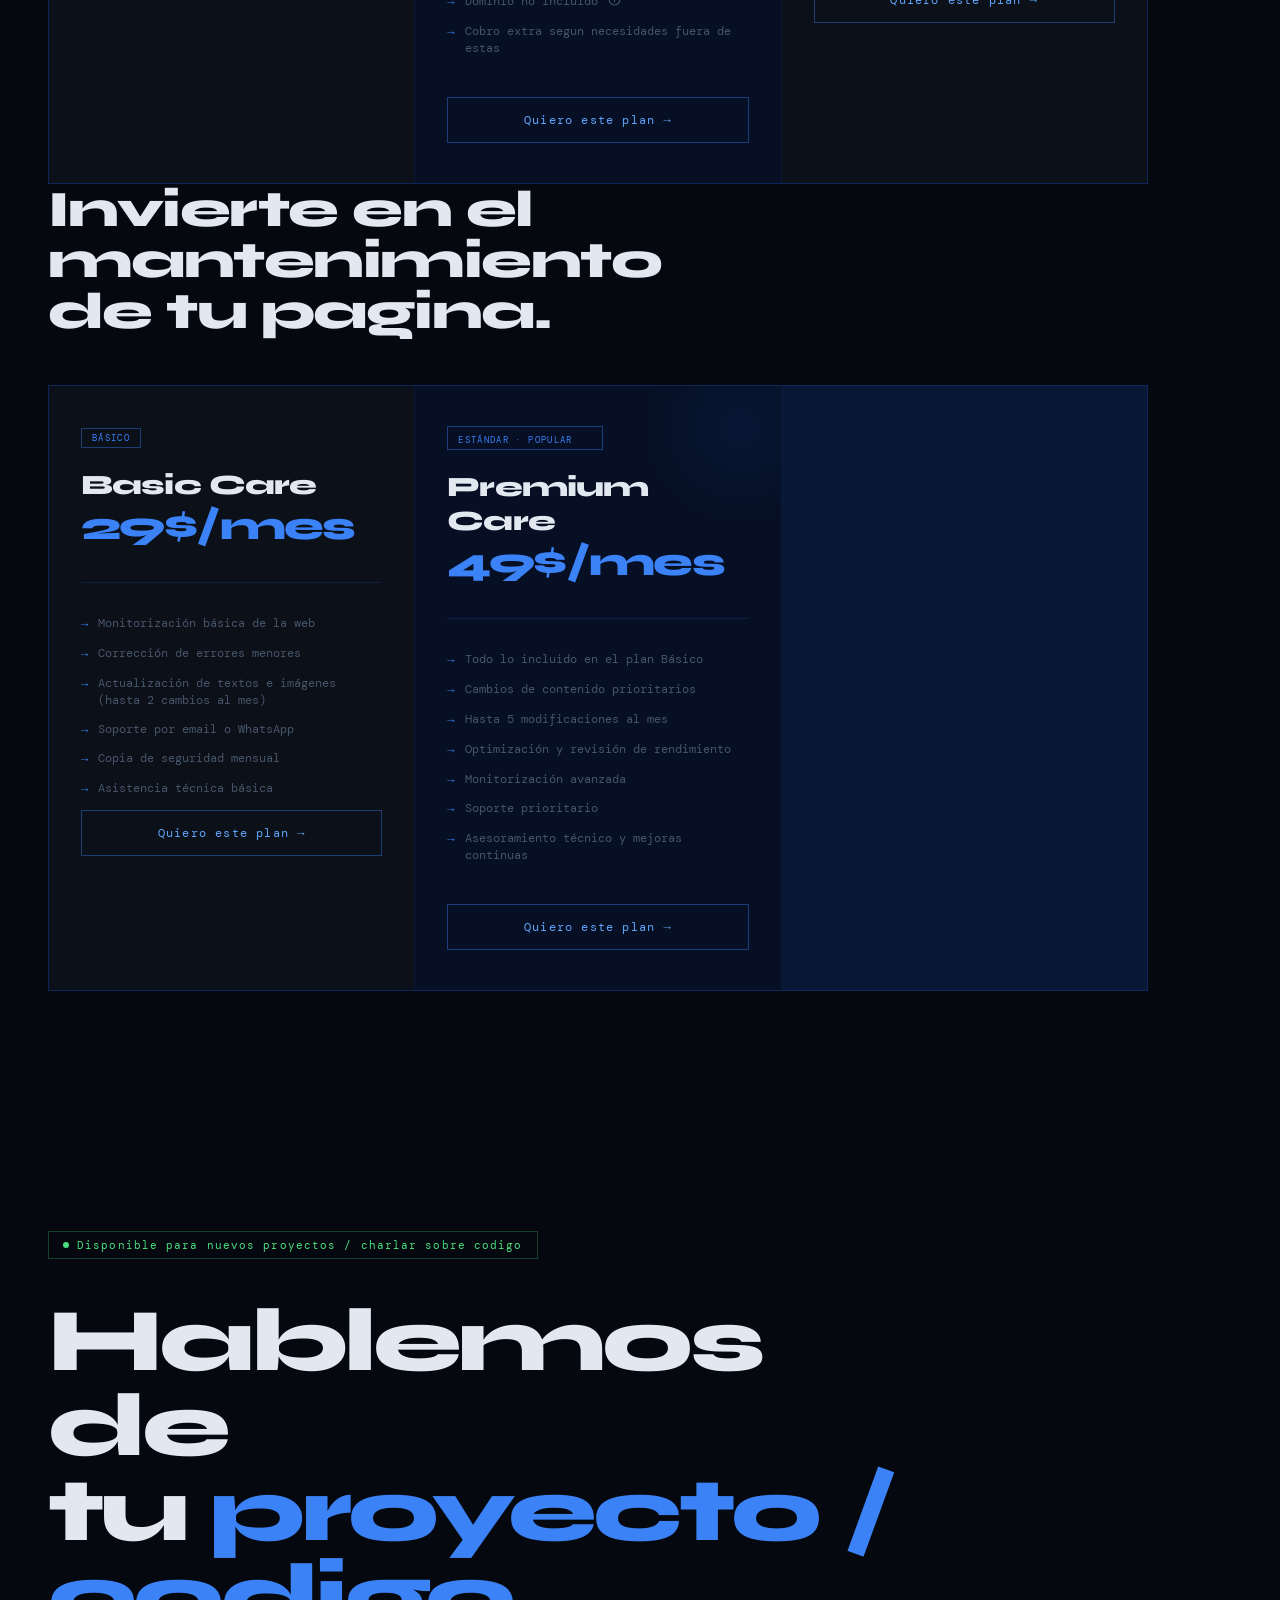
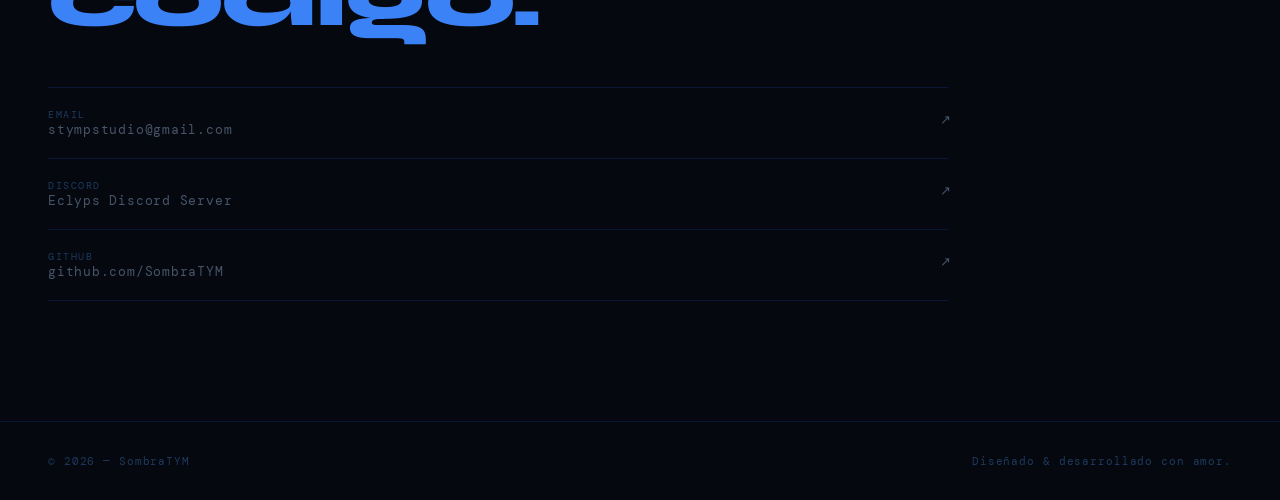
==== commit 4912e7ce: "wewe" ====
--- a/index.html
+++ b/index.html
@@ -106,7 +106,7 @@
                 <div class="skill-header">
                     <span class="skill-name">Css</span>
                     <img src="https://i.ibb.co/8Dx7bTzt/icons8-css-100.png" alt="" class="imgSkills">
-                    <span class="skill-pct">80%</span>             
+                    <span class="skill-pct">90%</span>             
                 </div>
                 <div class="skill-track"><div class="skill-fill" data-width="85"></div></div>
             </div>
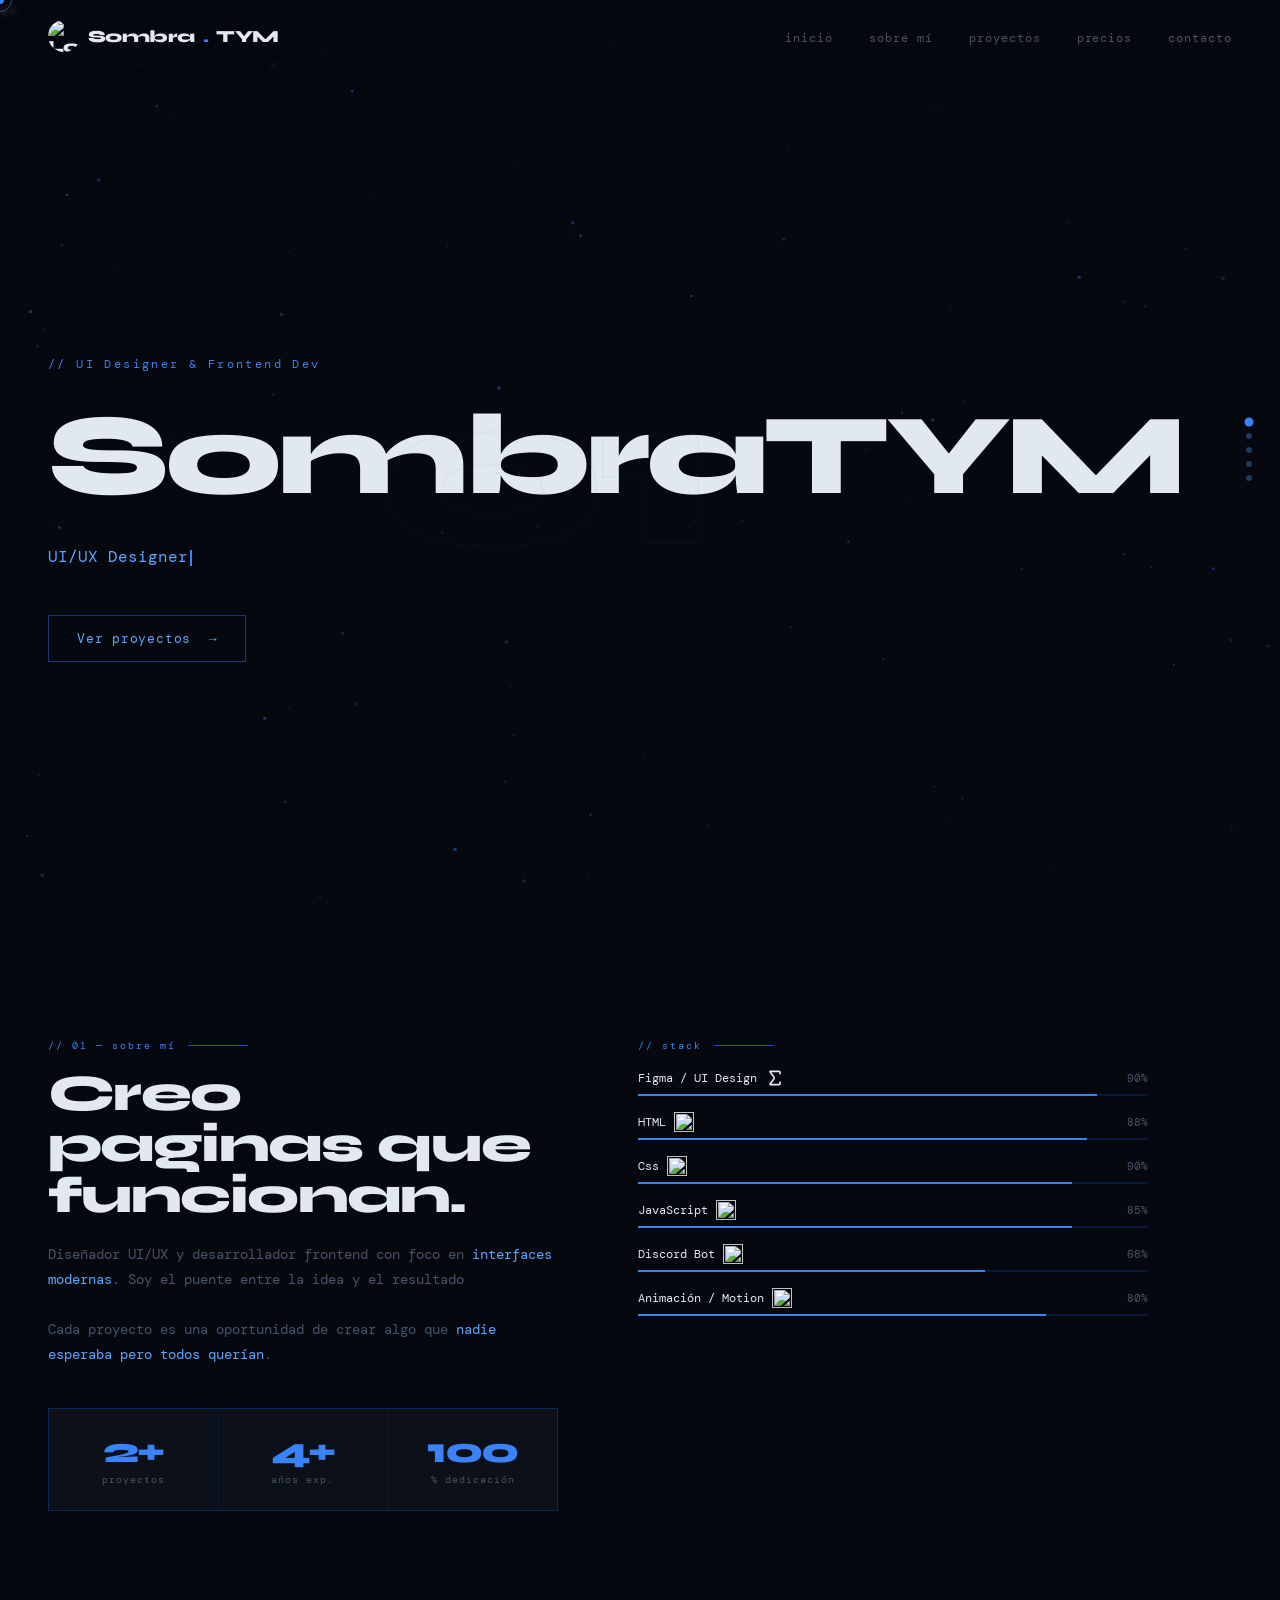
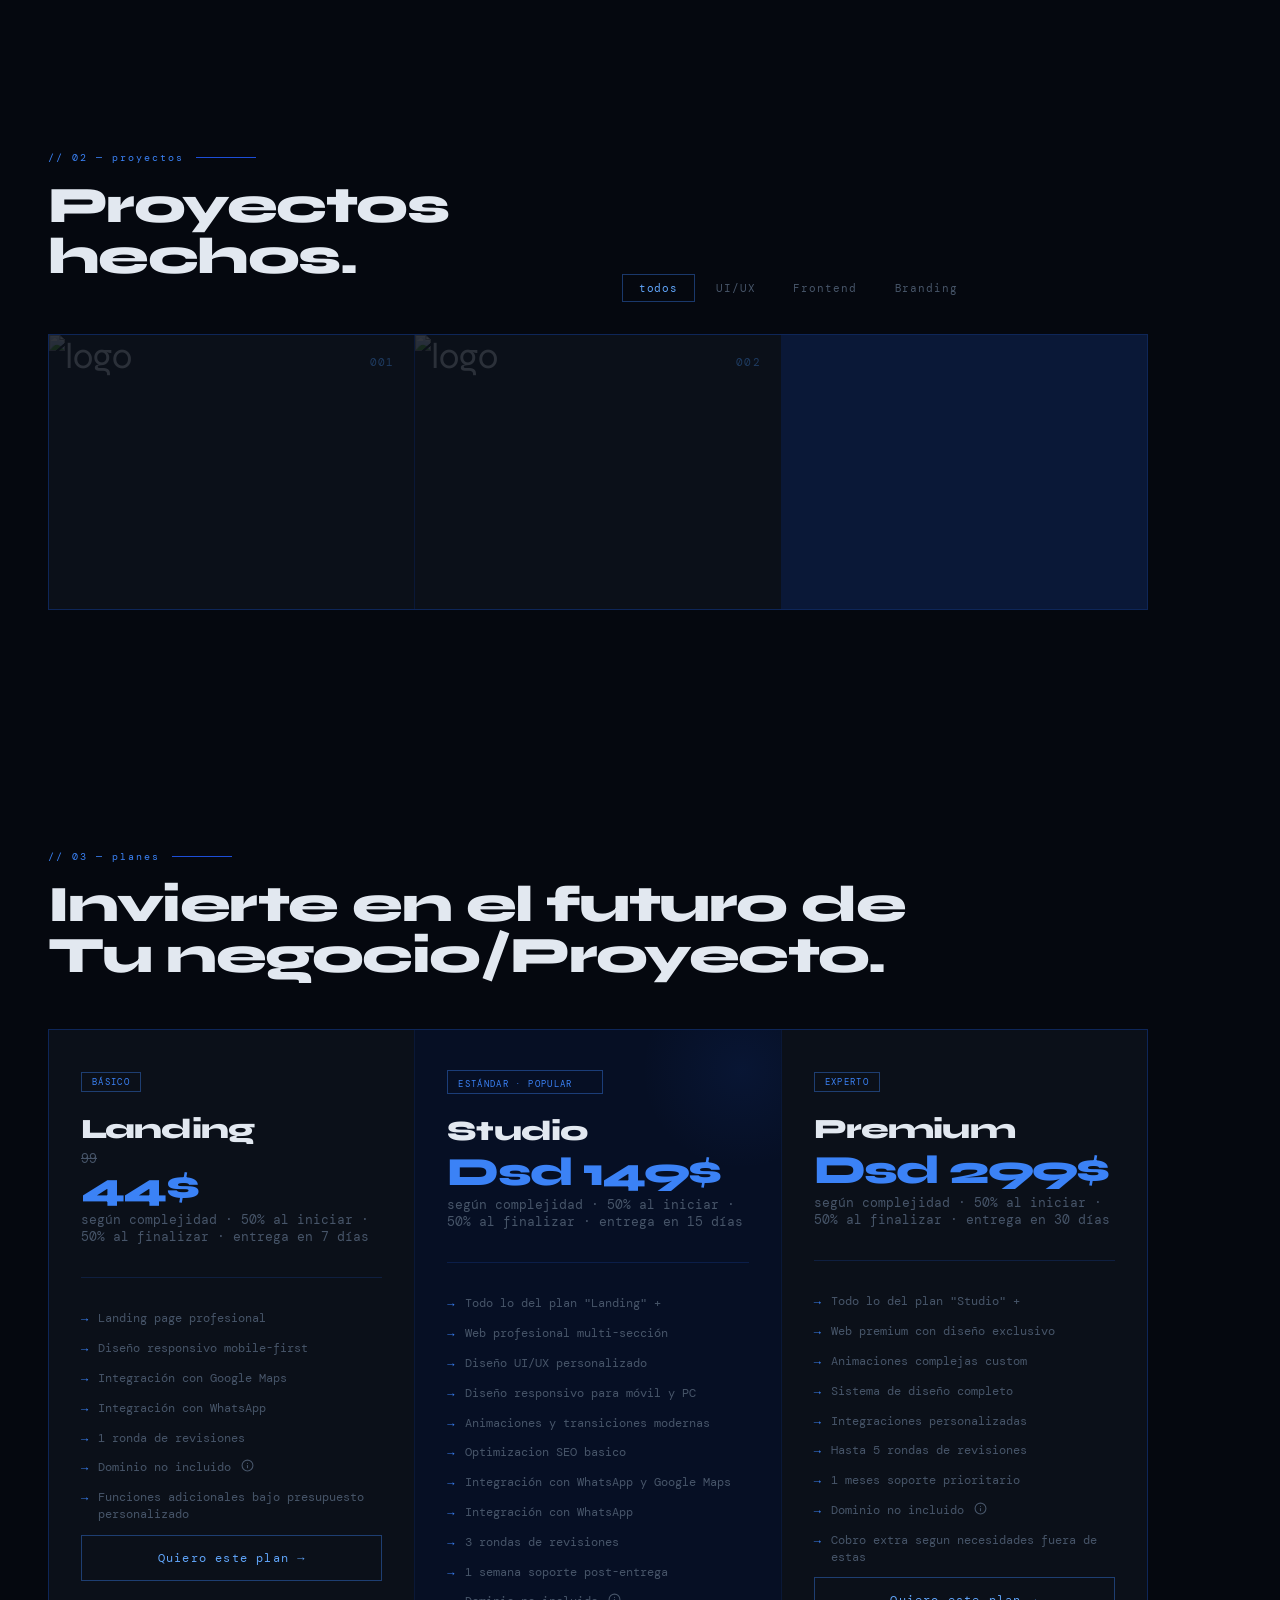
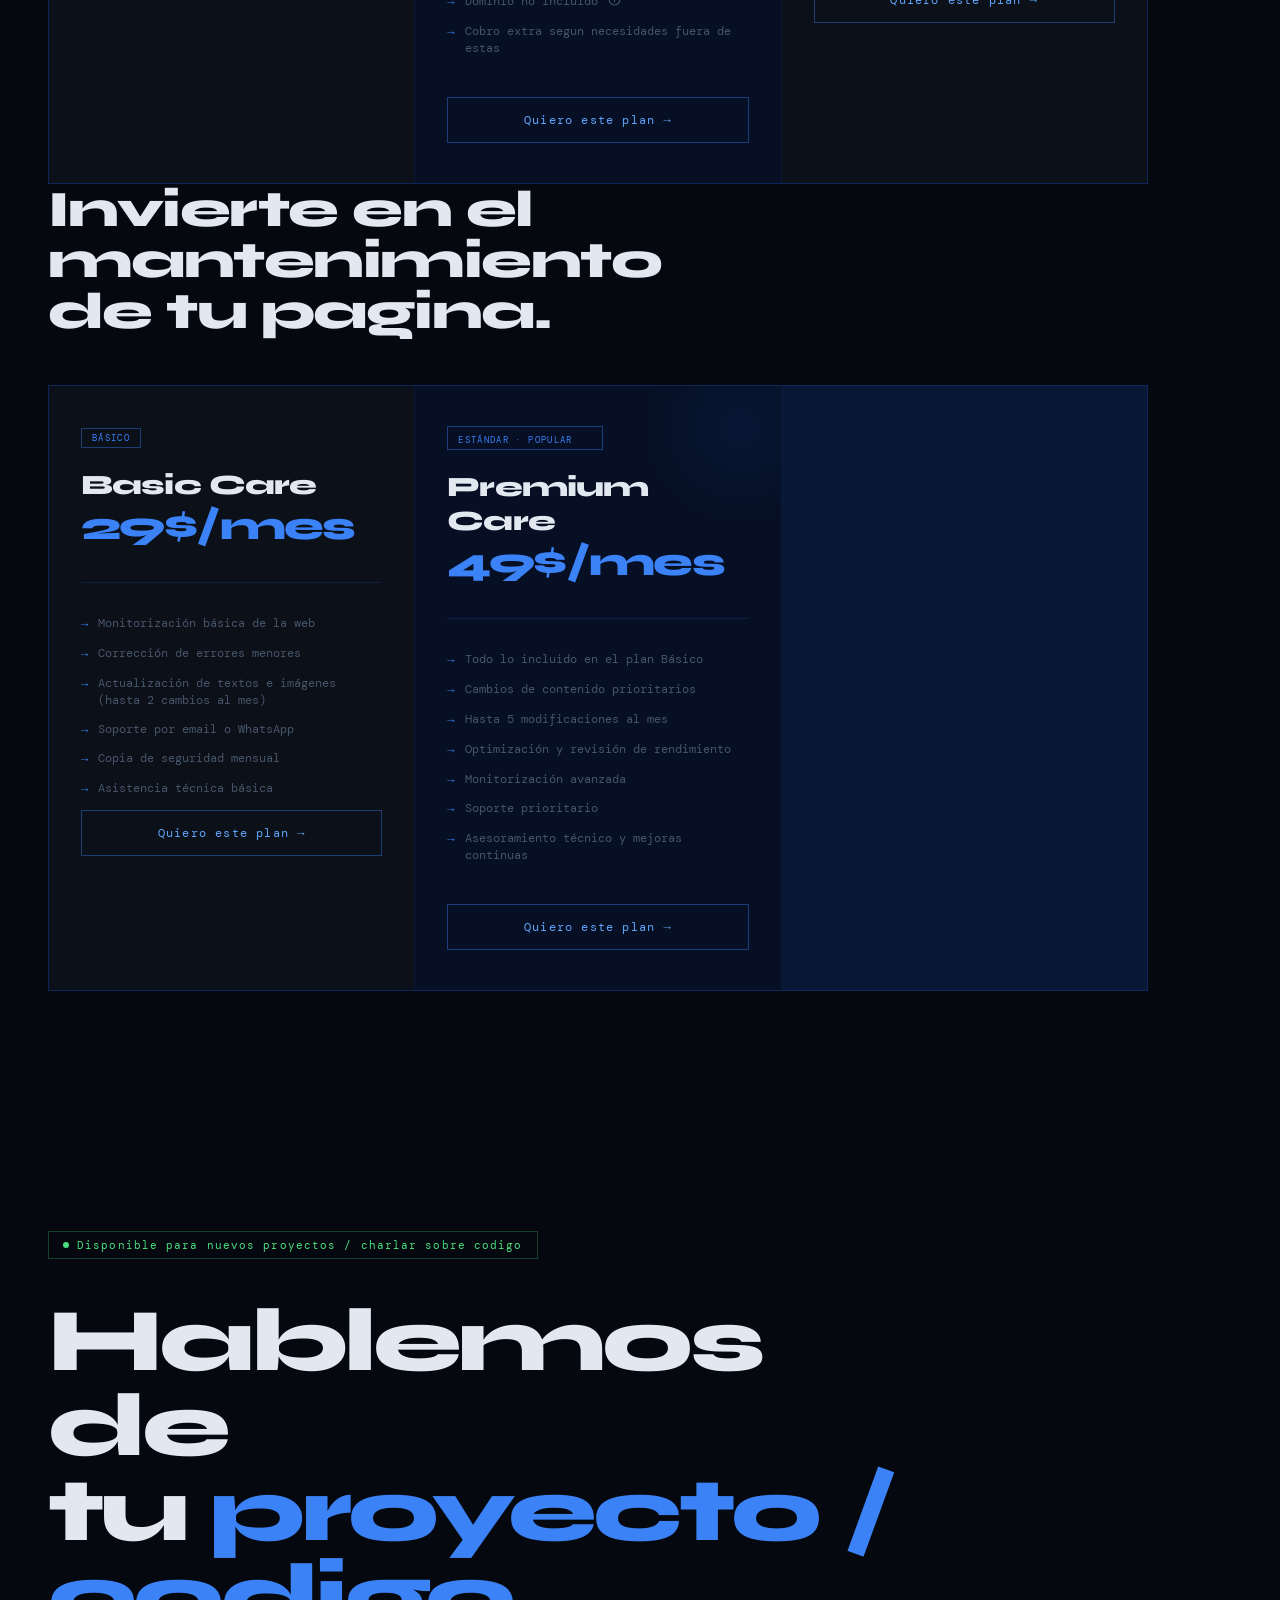
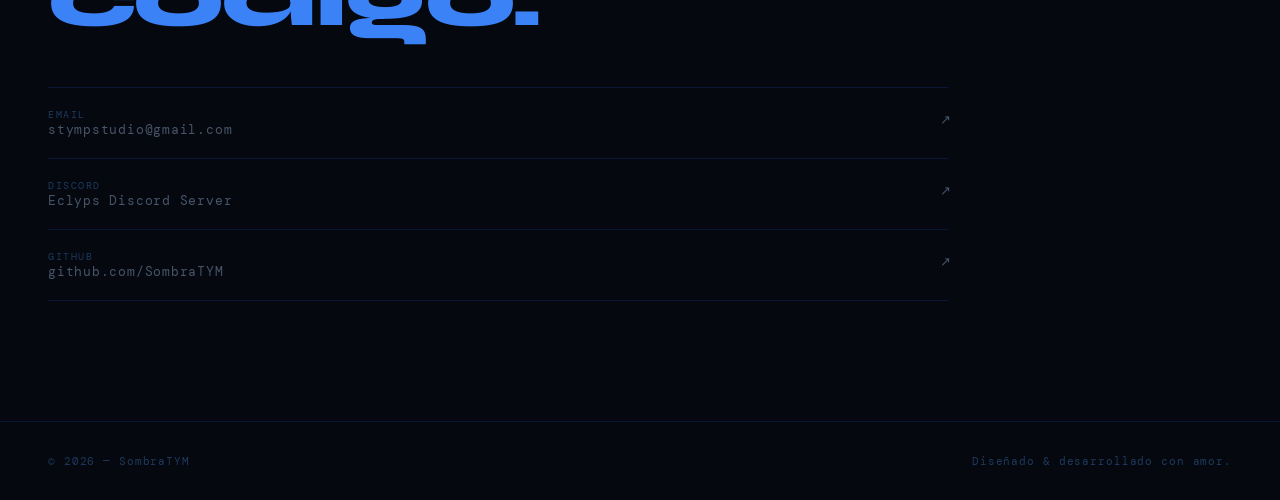
==== commit 49d0e492: "Update" ====
--- a/index.html
+++ b/index.html
@@ -201,7 +201,8 @@
             <div class="plan-badge">BÁSICO</div>
             <div class="plan-name">Landing</div>
             <div class="plan-price-line">
-                <strong>99$</strong>
+                <s>99</s>
+                <strong>44$</strong>
                 según complejidad · 50% al iniciar · 50% al finalizar · entrega en 7 días
             </div>
             <ul class="plan-features">
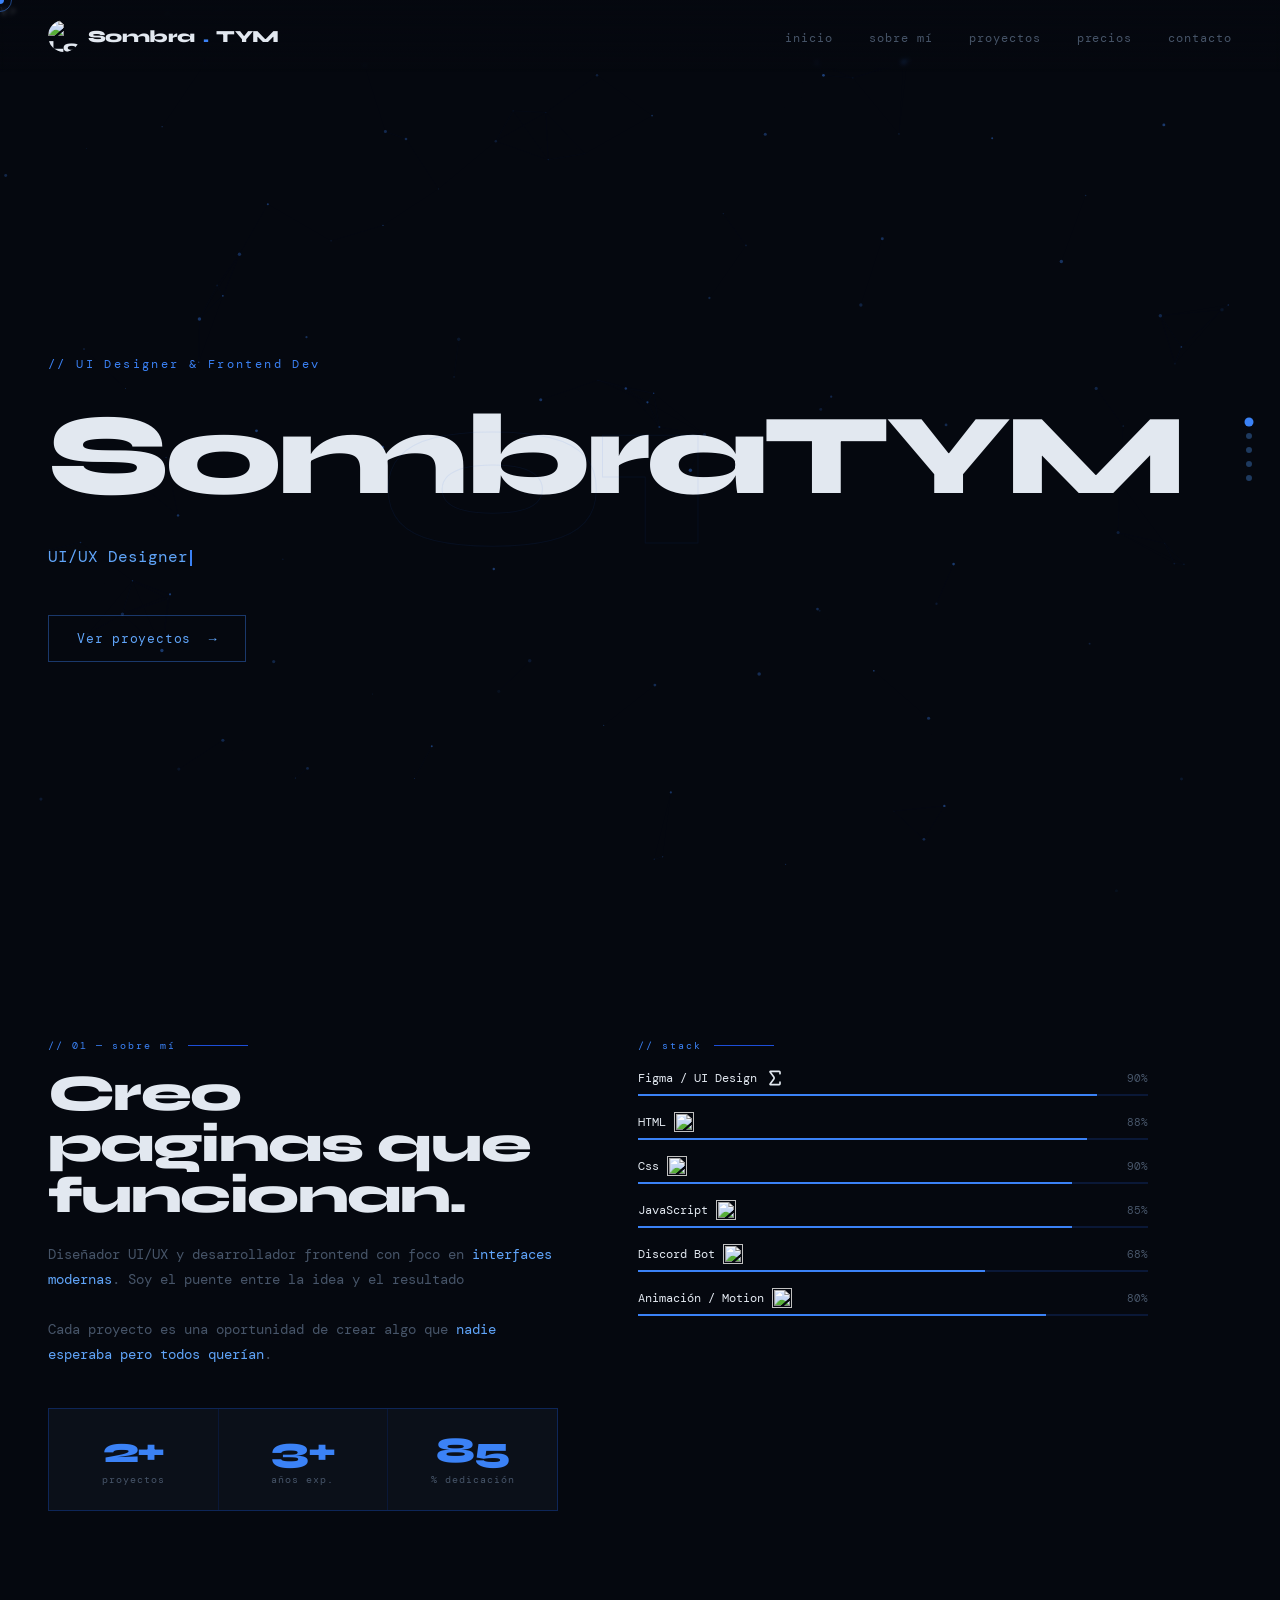
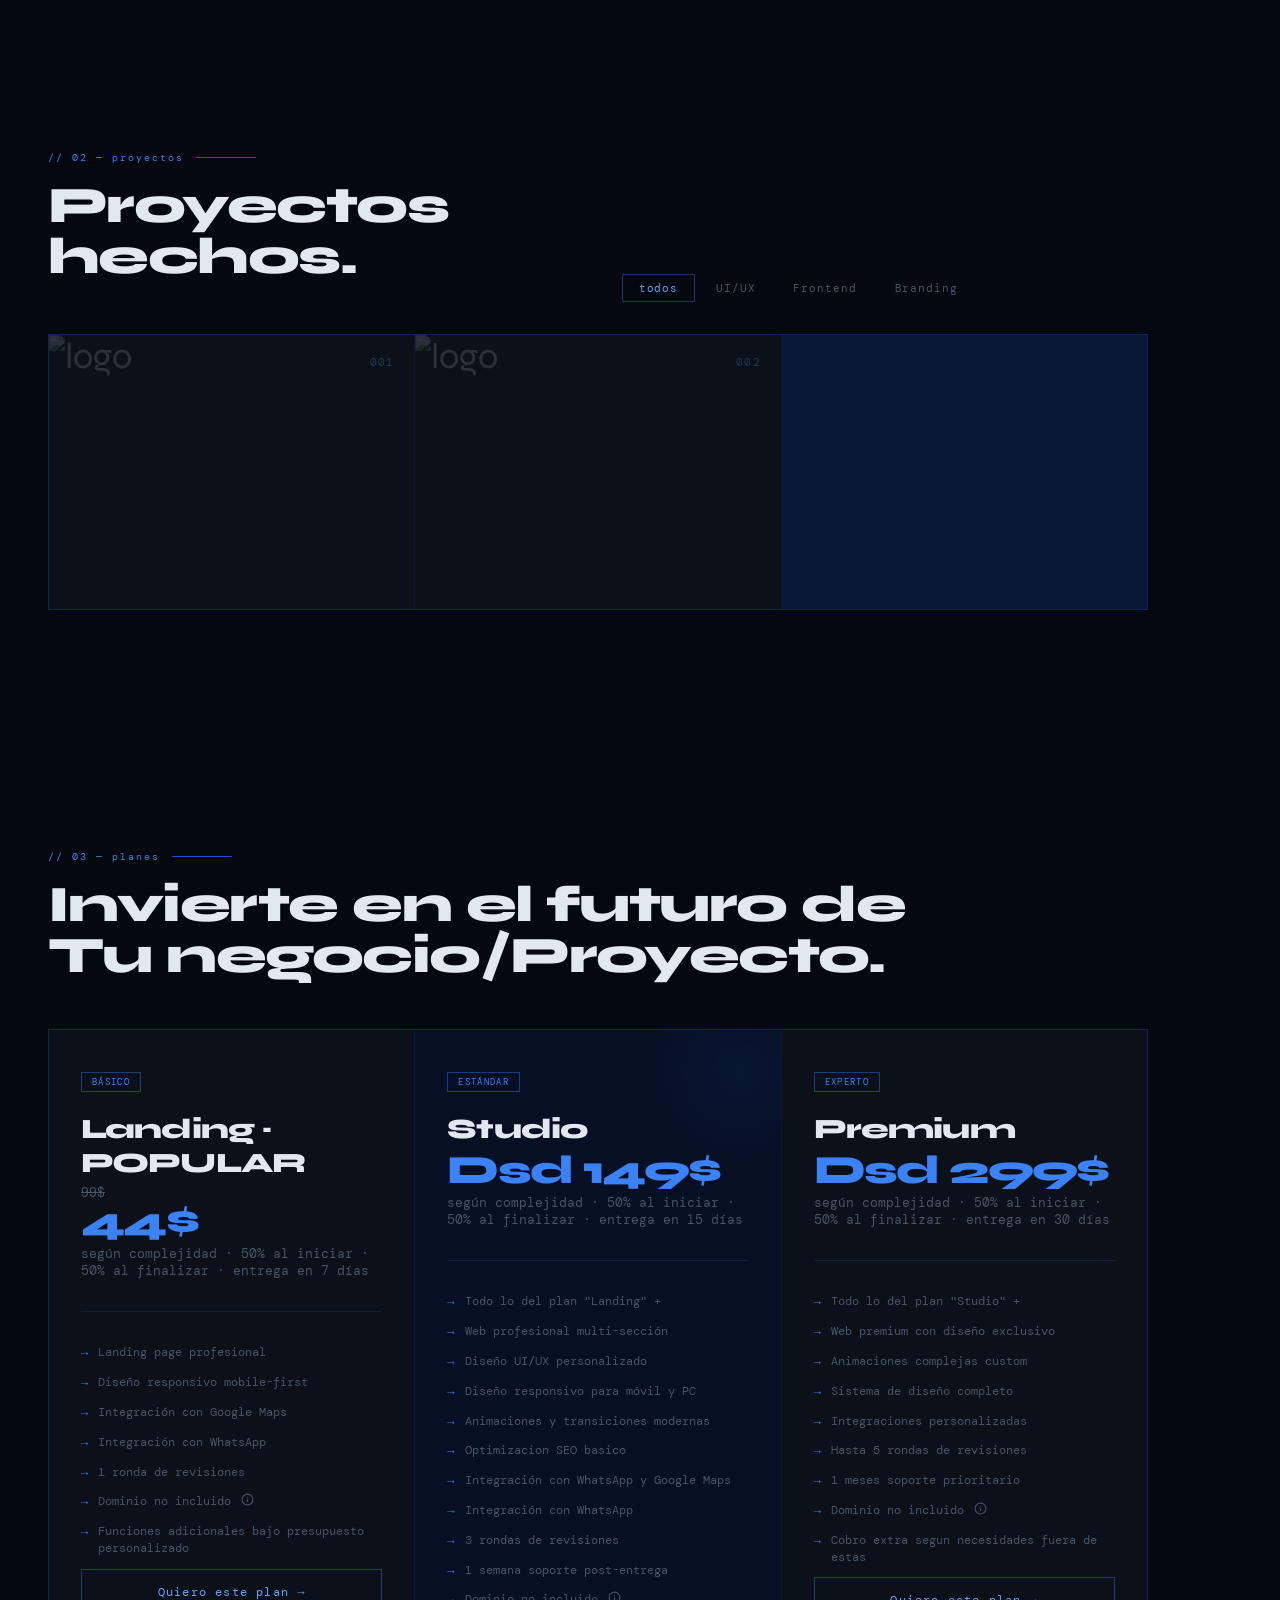
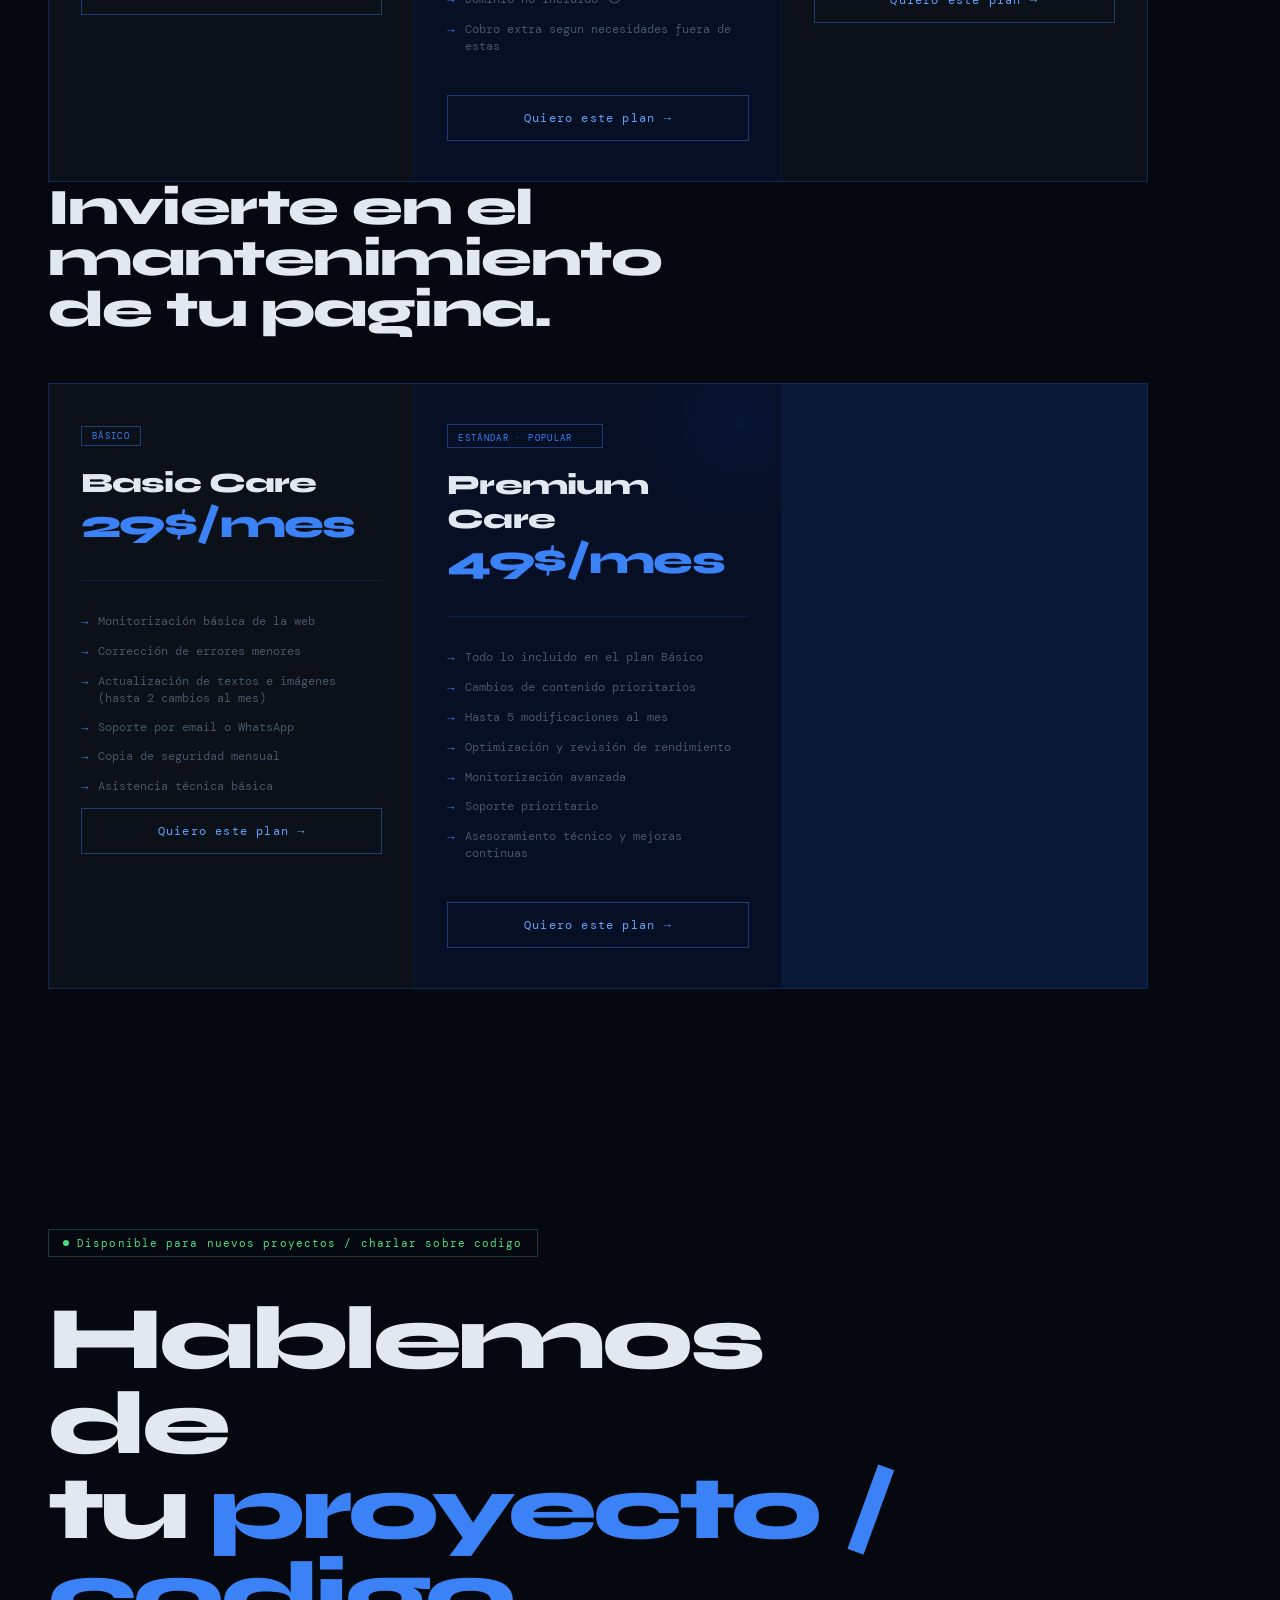
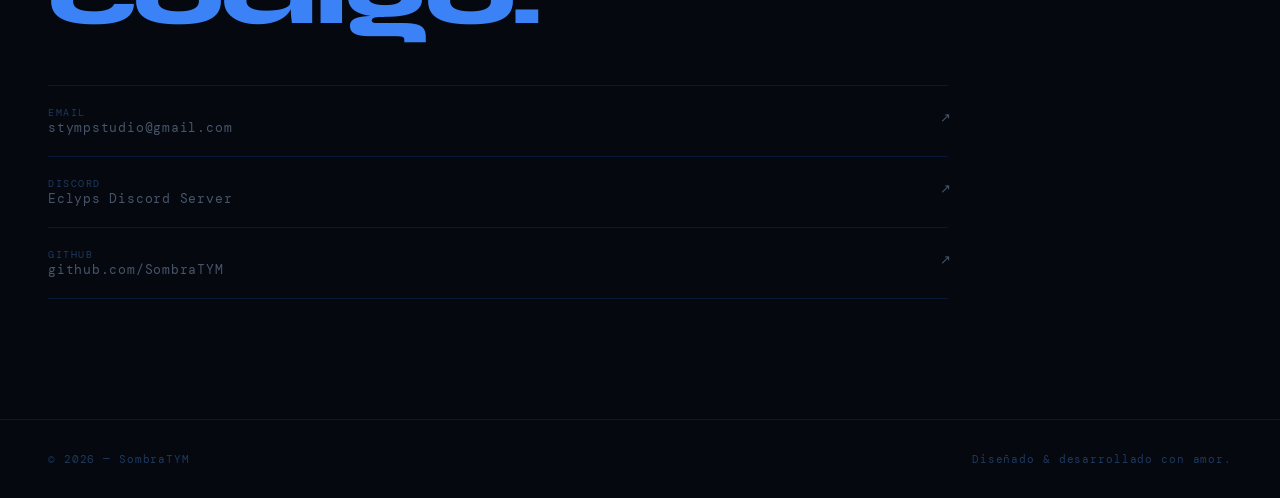
==== commit 7fda9361: "Update" ====
--- a/index.html
+++ b/index.html
@@ -199,9 +199,9 @@
         <div class="plans-grid">
         <div class="plan reveal reveal-delay-1">
             <div class="plan-badge">BÁSICO</div>
-            <div class="plan-name">Landing</div>
+            <div class="plan-name">Landing · POPULAR <img src="https://cdn.xerion.cloud/files/xrn-sombra/Logos/PopularIcon.png" alt="" class="popularImg"></div>
             <div class="plan-price-line">
-                <s>99</s>
+                <s>99$</s>
                 <strong>44$</strong>
                 según complejidad · 50% al iniciar · 50% al finalizar · entrega en 7 días
             </div>
@@ -222,7 +222,7 @@
         </div>
         <div class="plan featured reveal reveal-delay-2">
             <div class="plan-glow"></div>
-            <div class="plan-badge">ESTÁNDAR · POPULAR <img src="https://cdn.xerion.cloud/files/xrn-sombra/Logos/PopularIcon.png" alt="" class="popularImg"></div>
+            <div class="plan-badge">ESTÁNDAR</div>
             <div class="plan-name">Studio</div>
             <div class="plan-price-line">
                 <strong>Dsd 149$</strong>
